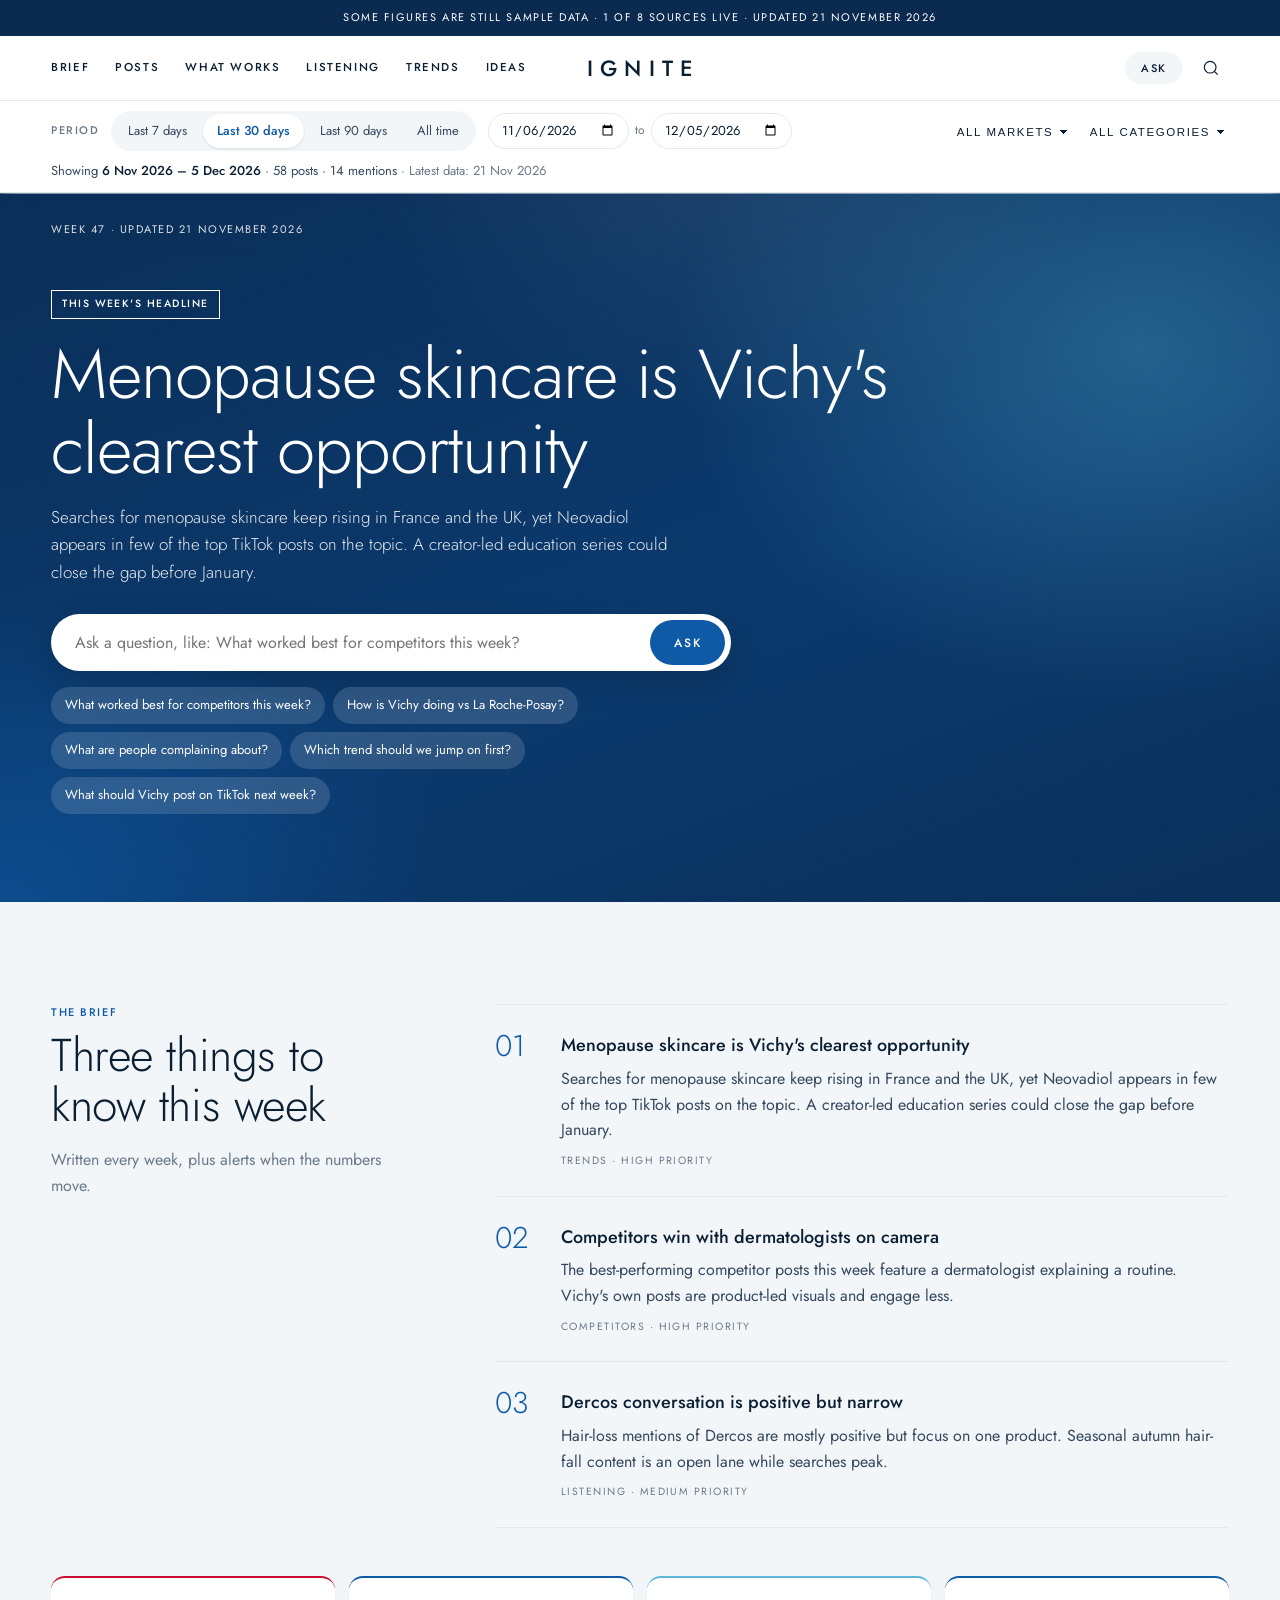
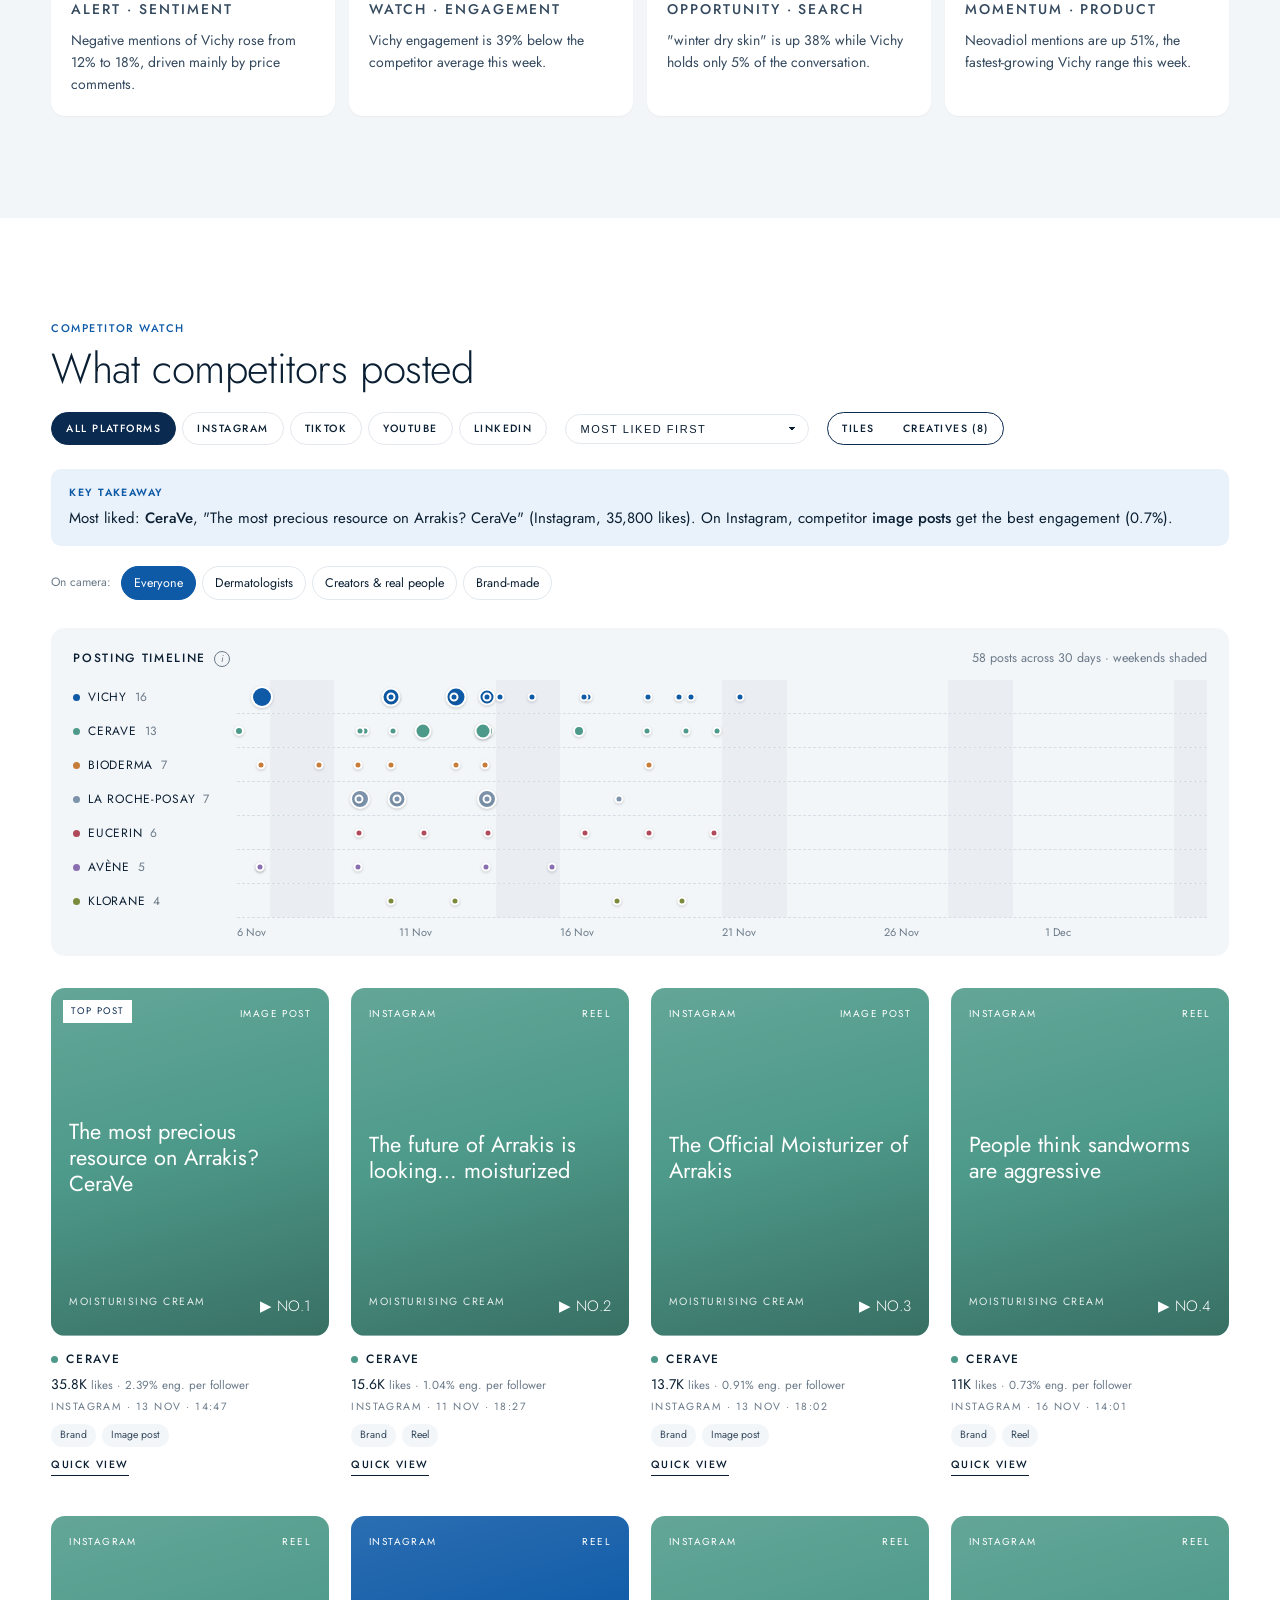
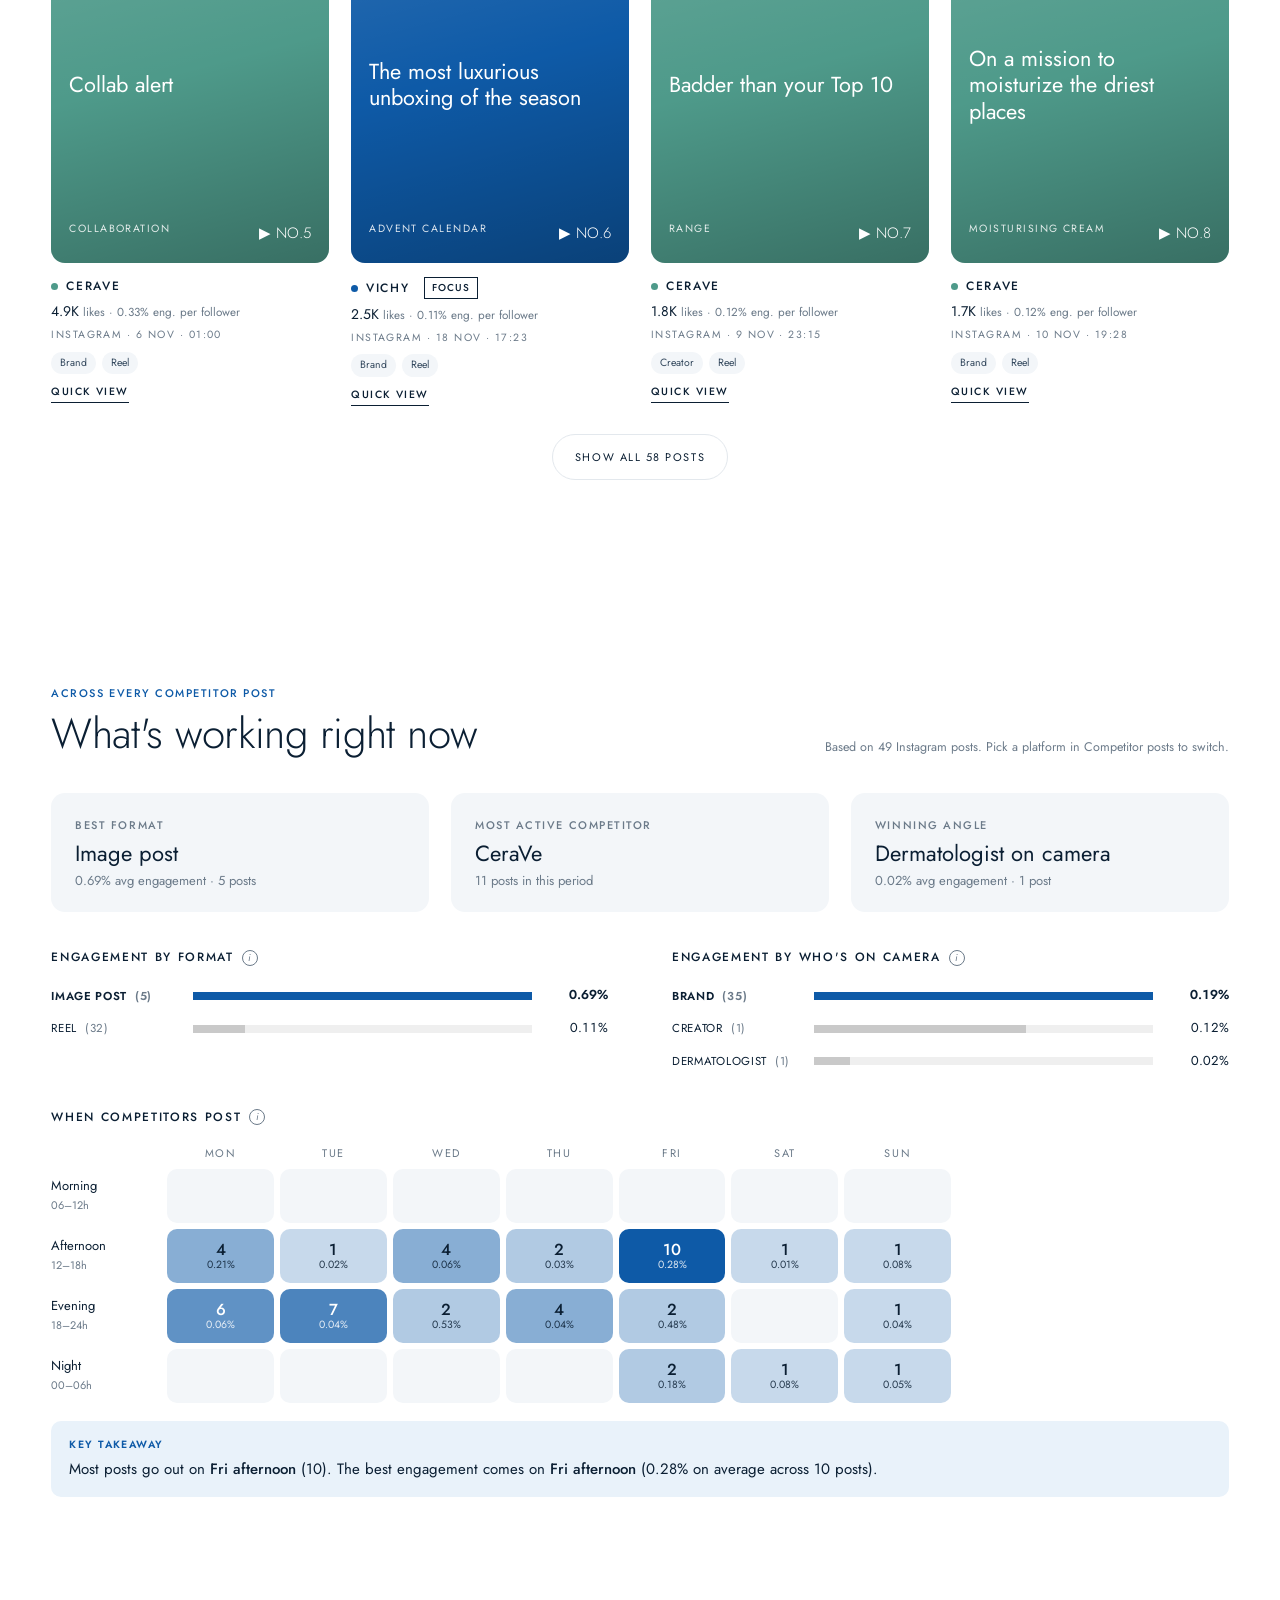
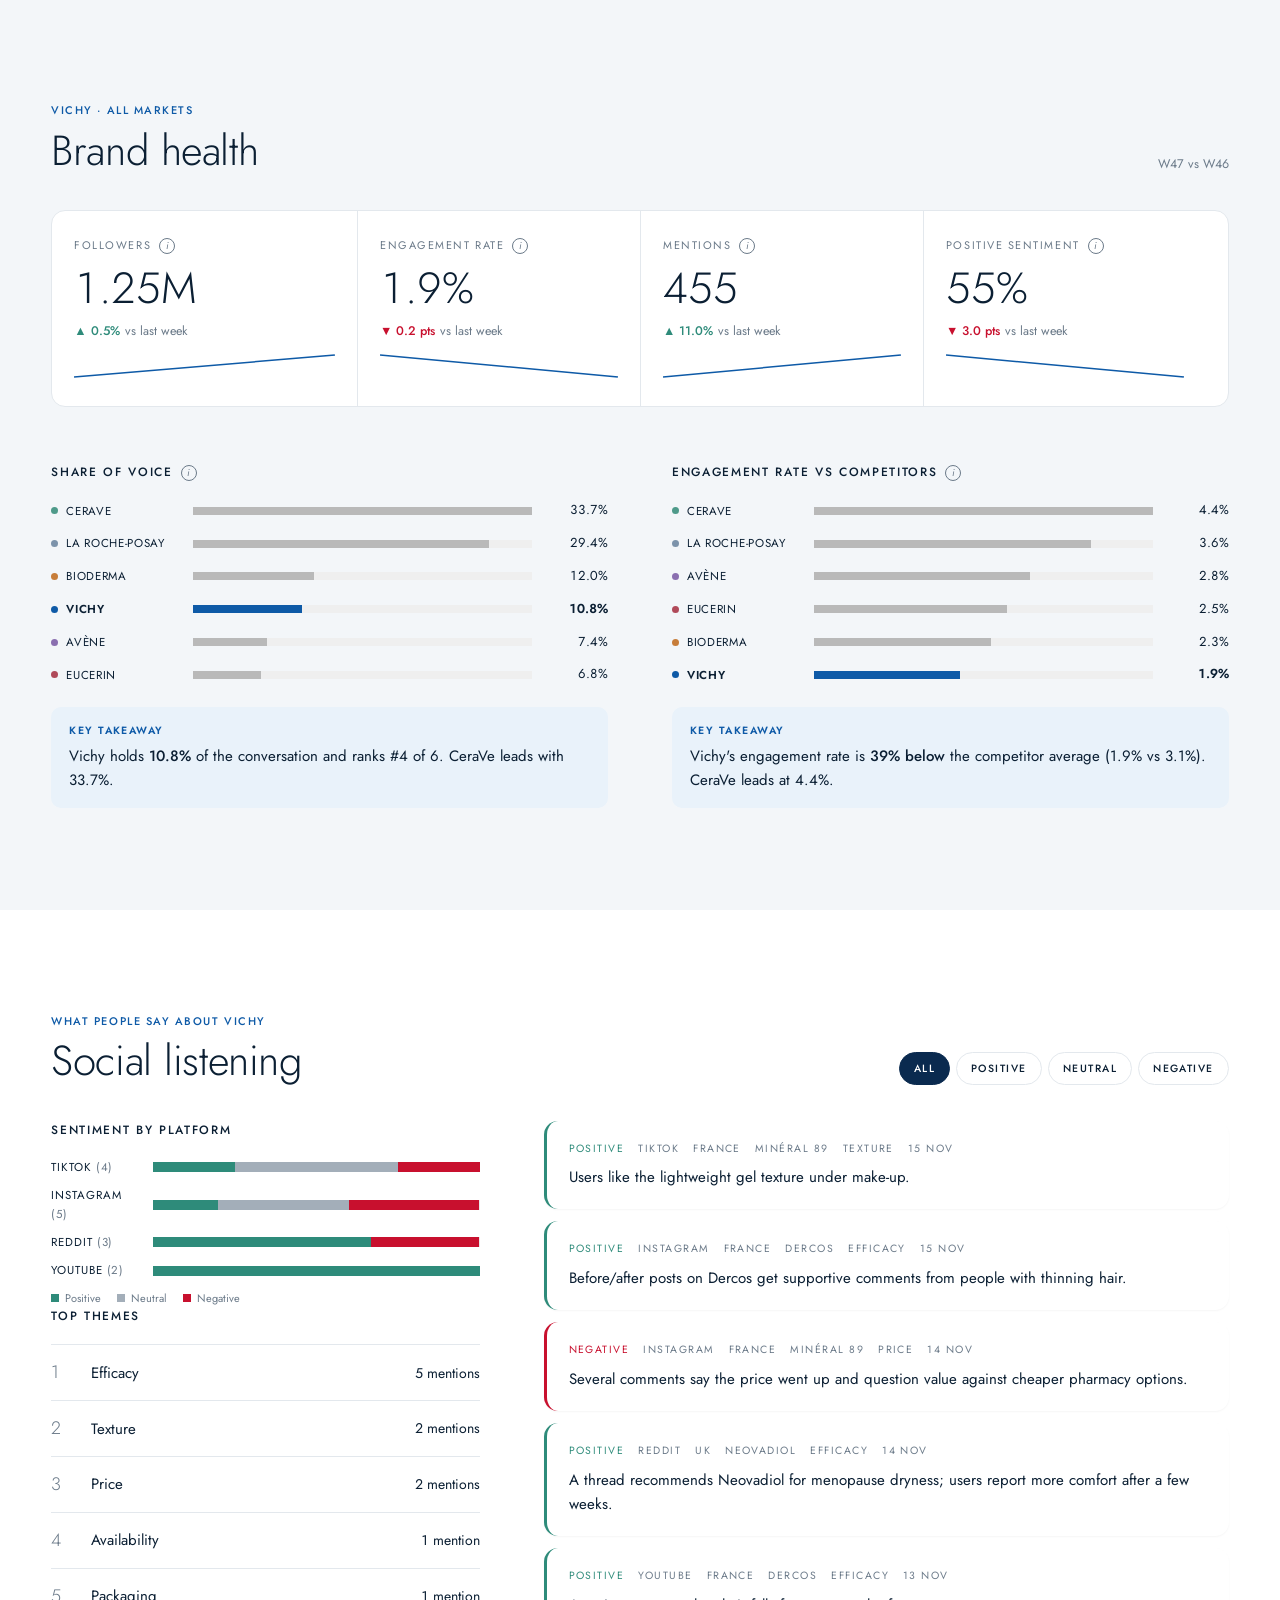
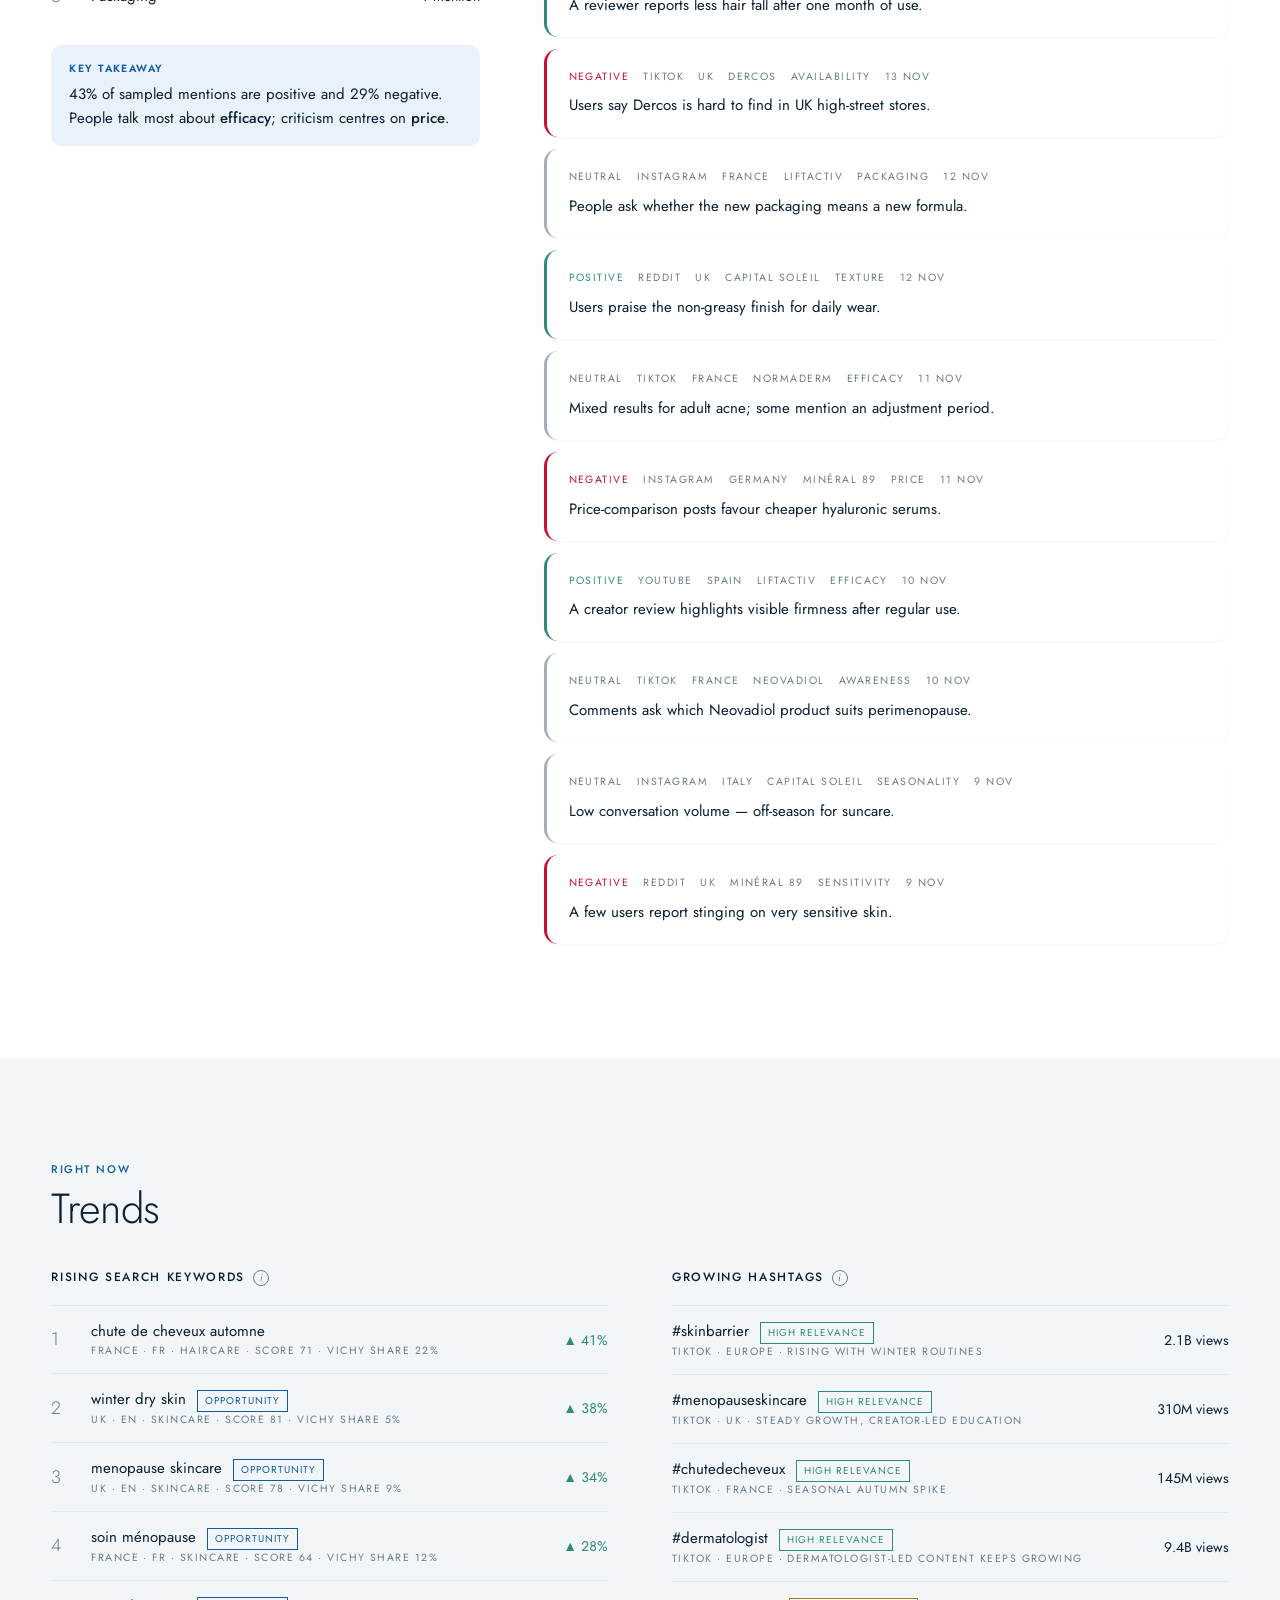
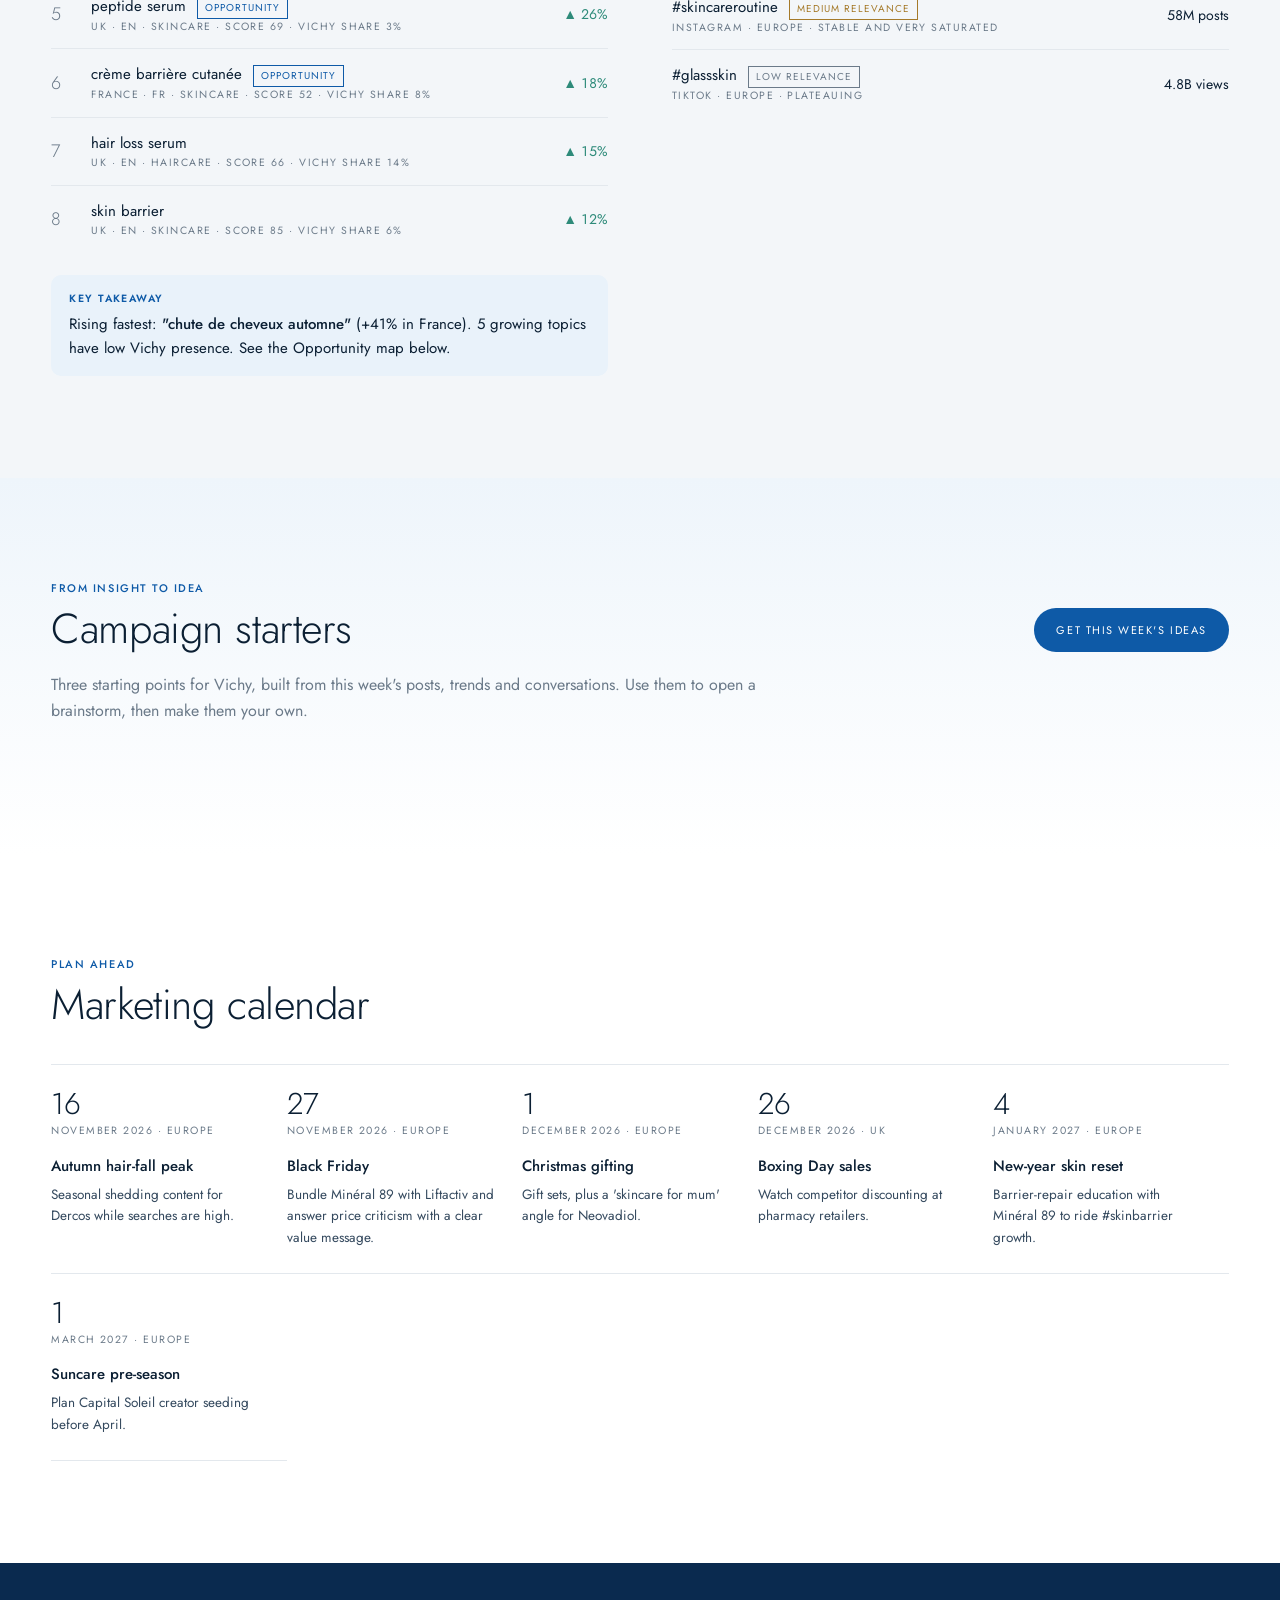
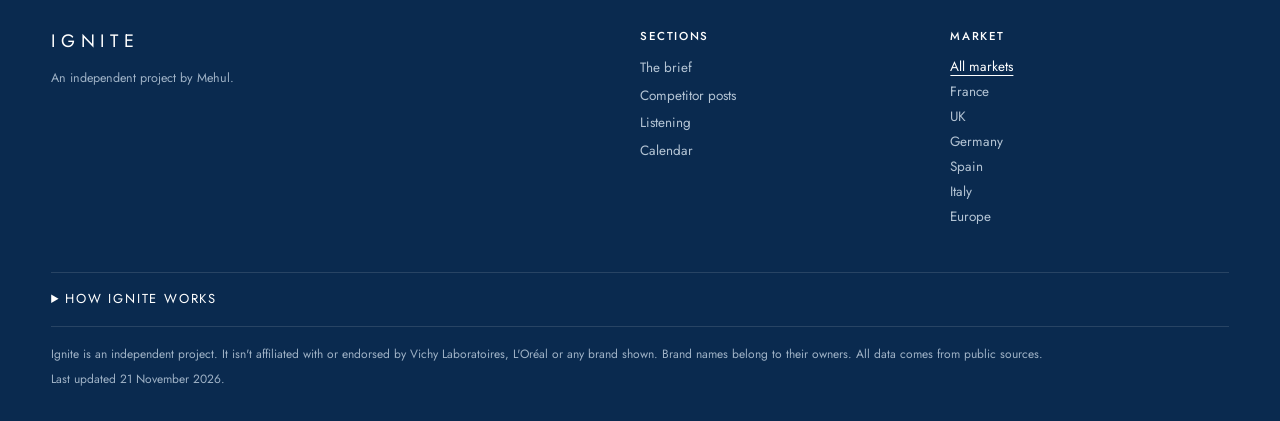
==== index.html @ 4d958b56 "Ignite first version" ====
<!DOCTYPE html>
<html lang="en">
<head>
  <meta charset="UTF-8" />
  <meta name="viewport" content="width=device-width, initial-scale=1" />
  <title>Ignite</title>
  <meta name="description" content="A weekly read on what Vichy's competitors are posting, what's working and what people are saying." />
  <link rel="preconnect" href="https://fonts.googleapis.com" />
  <link rel="preconnect" href="https://fonts.gstatic.com" crossorigin />
  <link href="https://fonts.googleapis.com/css2?family=Jost:ital,wght@0,300;0,400;0,500;0,600;1,300&display=swap" rel="stylesheet" />
  <link rel="stylesheet" href="css/style.css" />
</head>
<body>
  <a class="skip" href="#posts">Skip to content</a>

  <!-- Announcement bar -->
  <div class="announce" id="announce">
    <span id="announceText">Weekly edition</span>
  </div>

  <!-- Header -->
  <header class="header" id="top">
    <div class="header__inner">
      <button class="icon-btn menu-btn" id="menuBtn" aria-label="Open menu">
        <svg viewBox="0 0 24 24"><path d="M3 7h18M3 12h18M3 17h18"/></svg>
      </button>
      <nav class="nav nav--left" aria-label="Primary">
        <a href="#brief">Brief</a>
        <a href="#posts">Posts</a>
        <a href="#working">What works</a>
        <a href="#listening">Listening</a>
        <a href="#trends">Trends</a>
        <a href="#ideas" class="claude-only">Ideas</a>
      </nav>
      <a class="wordmark" href="#top" aria-label="Ignite home">
        <span class="wordmark__main">IGNITE</span>
      </a>
      <div class="header__tools">
        <button class="ask-pill" id="askOpenBtn" aria-label="Ask Ignite">Ask</button>
        <button class="icon-btn" id="searchBtn" aria-label="Search">
          <svg viewBox="0 0 24 24"><circle cx="11" cy="11" r="7"/><path d="M20 20l-3.5-3.5"/></svg>
        </button>
      </div>
    </div>
  </header>

  <!-- Filter bar: period, market, category -->
  <div class="filterbar" id="filterbar">
    <div class="filterbar__inner">
      <div class="period" role="group" aria-label="Period">
        <span class="filterbar__label">Period</span>
        <div class="seg" id="periodPresets"></div>
        <div class="dates">
          <label><span class="visually-hidden">From</span><input type="date" id="dateFrom" /></label>
          <span class="dates__sep">to</span>
          <label><span class="visually-hidden">To</span><input type="date" id="dateTo" /></label>
        </div>
      </div>
      <div class="filterbar__right">
        <label class="select">
          <span class="visually-hidden">Market</span>
          <select id="marketSelect" aria-label="Market"></select>
        </label>
        <label class="select">
          <span class="visually-hidden">Category</span>
          <select id="categorySelect" aria-label="Category">
            <option value="All">All categories</option>
            <option value="Skincare">Skincare</option>
            <option value="Haircare">Haircare</option>
          </select>
        </label>
      </div>
    </div>
    <p class="filterbar__summary" id="periodSummary"></p>
  </div>

  <!-- Mobile menu -->
  <div class="mobile-menu" id="mobileMenu" hidden>
    <a href="#brief">The brief</a><a href="#posts">Competitor posts</a><a href="#working">What's working</a><a href="#health">Brand health</a>
    <a href="#listening">Listening</a><a href="#trends">Trends</a><a href="#ideas" class="claude-only">Campaign ideas</a><a href="#calendar">Calendar</a>
  </div>

  <main>
    <!-- Hero: insight of the week -->
    <section class="hero" id="hero">
      <div class="hero__bg" aria-hidden="true"></div>
      <div class="hero__label" id="heroLabel">Week —</div>
      <div class="hero__content">
        <span class="tag tag--light">This week's headline</span>
        <h1 class="hero__title" id="heroTitle">Loading this week's brief</h1>
        <p class="hero__text" id="heroText"></p>
        <form class="ask-hero" id="askForm" autocomplete="off">
          <label class="visually-hidden" for="askInput">Ask a question about the competition</label>
          <input id="askInput" type="text" placeholder="Ask a question, like: What worked best for competitors this week?" />
          <button type="submit">Ask</button>
        </form>
        <div class="ask-chips" id="askChips"></div>
      </div>
    </section>


    <!-- The brief -->
    <section class="section section--soft" id="brief">
      <div class="brief">
        <div class="brief__intro">
          <p class="eyebrow">The brief</p>
          <h2 class="serif-title">Three things to know this week</h2>
          <p class="muted">Written every week, plus alerts when the numbers move.</p>
        </div>
        <ol class="brief__list" id="insightList"></ol>
      </div>
      <div class="flags" id="flagList"></div>
    </section>


    <!-- Competitor posts of the week -->
    <section class="section" id="posts">
      <div class="section__head">
        <div>
          <p class="eyebrow">Competitor watch</p>
          <h2 class="section__title">What competitors posted</h2>
        </div>
        <div class="posts-controls">
          <div class="tabs" id="platformTabs" role="tablist"></div>
          <label class="select select--boxed"><span class="visually-hidden">Sort posts</span><select id="sortSelect" aria-label="Sort posts"><option value="likes">Most liked first</option><option value="engagement">Highest engagement rate</option><option value="newest">Newest first</option></select></label>
          <div class="toggle" id="viewToggle" aria-label="Display"></div>
        </div>
      </div>
      <div class="chip-row" id="creatorChips" aria-label="Filter by who is on camera"></div>
      <div class="ptimeline">
        <div class="ptimeline__head">
          <h3 class="block-title">Posting timeline <button class="info" data-tip="Every post in the selected period, by brand and day. Bigger dots got more engagement. Click a dot to open the post.">i</button></h3>
          <span class="muted small" id="timelineNote"></span>
        </div>
        <div id="postTimeline"></div>
      </div>
      <p class="creative-note" id="creativeNote" hidden></p>
      <div class="grid grid--posts" id="postGrid"></div>
      <div class="grid-more"><button class="btn btn--ghost" id="showAllBtn" type="button" hidden></button></div>
      <p class="sowhat" id="postsSowhat"></p>
    </section>


    <!-- What's working -->
    <section class="section" id="working">
      <div class="section__head">
        <div>
          <p class="eyebrow">Across every competitor post</p>
          <h2 class="section__title">What's working right now</h2>
        </div>
        <span class="muted small" id="workingScope"></span>
      </div>
      <div class="working" id="whatsWorking"></div>
      <div class="two-col mt">
        <div>
          <h3 class="block-title">Engagement by format <button class="info" data-tip="Average engagement per format, across competitor posts.">i</button></h3>
          <div id="formatChart" class="bars"></div>
        </div>
        <div>
          <h3 class="block-title">Engagement by who's on camera <button class="info" data-tip="Dermatologist: a doctor speaks to camera. Creator: an influencer or a real customer. Brand: made by the brand itself.">i</button></h3>
          <div id="creatorChart" class="bars"></div>
        </div>
      </div>
      <div class="mt">
        <h3 class="block-title">When competitors post <button class="info" data-tip="Number of posts by day and time of day (Paris time) in the selected period. Darker = more posts. The figure under each count is the average engagement.">i</button></h3>
        <div id="timeHeatmap"></div>
        <p class="sowhat sowhat--inline" id="timeSowhat"></p>
      </div>
    </section>


    <!-- Brand health -->
    <section class="section section--soft" id="health">
      <div class="section__head">
        <div>
          <p class="eyebrow">Vichy · All markets</p>
          <h2 class="section__title">Brand health</h2>
        </div>
        <span class="muted small" id="healthPeriod"></span>
      </div>
      <div class="kpis" id="kpiRow"></div>
      <div class="two-col">
        <div>
          <h3 class="block-title">Share of voice <button class="info" data-tip="Each brand's share of all mentions this week. The higher it is, the more people are talking about them.">i</button></h3>
          <div id="sovChart" class="bars"></div>
          <p class="sowhat" id="sovSowhat"></p>
        </div>
        <div>
          <h3 class="block-title">Engagement rate vs competitors <button class="info" data-tip="Videos: likes and comments divided by views. Photos: divided by followers. Averaged across the week.">i</button></h3>
          <div id="erChart" class="bars"></div>
          <p class="sowhat" id="erSowhat"></p>
        </div>
      </div>
    </section>


    <!-- Social listening -->
    <section class="section" id="listening">
      <div class="section__head">
        <div>
          <p class="eyebrow">What people say about Vichy</p>
          <h2 class="section__title">Social listening</h2>
        </div>
        <div class="tabs" id="sentimentTabs" role="tablist"></div>
      </div>
      <div class="listening">
        <div class="listening__side">
          <h3 class="block-title">Sentiment by platform</h3>
          <div id="sentimentChart"></div>
          <h3 class="block-title mt">Top themes</h3>
          <div id="themeList" class="rank-list"></div>
          <p class="sowhat" id="listenSowhat"></p>
        </div>
        <div class="listening__feed" id="mentionFeed"></div>
      </div>
    </section>


    <!-- Trends -->
    <section class="section section--soft" id="trends">
      <div class="section__head">
        <div>
          <p class="eyebrow">Right now</p>
          <h2 class="section__title">Trends</h2>
        </div>
      </div>
      <div class="two-col">
        <div>
          <h3 class="block-title">Rising search keywords <button class="info" data-tip="Google Trends interest (0 to 100) and how much it moved since the last period. These scores compare interest. They aren't search volumes.">i</button></h3>
          <div id="keywordList" class="rank-list"></div>
          <p class="sowhat" id="kwSowhat"></p>
        </div>
        <div>
          <h3 class="block-title">Growing hashtags <button class="info" data-tip="Hashtags picking up speed on TikTok and Instagram, and how relevant each one is to Vichy.">i</button></h3>
          <div id="hashtagList" class="tag-table"></div>
        </div>
      </div>
    </section>


    <!-- Campaign starters -->
    <section class="section section--ideas claude-only" id="ideas">
      <div class="section__head">
        <div>
          <p class="eyebrow">From insight to idea</p>
          <h2 class="section__title">Campaign starters</h2>
        </div>
        <button class="btn btn--light" id="ideasBtn" type="button">Get this week's ideas</button>
      </div>
      <p class="muted ideas__intro">Three starting points for Vichy, built from this week's posts, trends and conversations. Use them to open a brainstorm, then make them your own.</p>
      <div class="ideas" id="ideasGrid"></div>
    </section>


    <!-- Calendar -->
    <section class="section" id="calendar">
      <div class="section__head">
        <div>
          <p class="eyebrow">Plan ahead</p>
          <h2 class="section__title">Marketing calendar</h2>
        </div>
      </div>
      <div class="timeline" id="timeline"></div>
    </section>

  </main>

  <!-- Footer -->
  <footer class="footer">
    <div class="footer__grid">
      <div>
        <p class="footer__brand">IGNITE</p>
        <p class="muted small">An independent project by Mehul.</p>
      </div>
      <div>
        <p class="footer__head">Sections</p>
        <a href="#brief">The brief</a><a href="#posts">Competitor posts</a><a href="#listening">Listening</a><a href="#calendar">Calendar</a>
      </div>
      <div>
        <p class="footer__head">Market</p>
        <div class="footer__markets" id="footerMarkets"></div>
      </div>
    </div>
    <details class="footer__how" id="method">
      <summary>How Ignite works</summary>
      <p>Ignite follows what Vichy's competitors post and what people say about Vichy, using public sources only: Google Trends, TikTok Creative Center, public Instagram, TikTok, YouTube and LinkedIn posts, Reddit and product reviews. Comments are summarised in our own words, and no personal data is kept.</p>
      <p>Good to know: Google Trends scores compare interest and aren't search volumes. Reach and impressions aren't public, so engagement is based on likes, comments and views. For videos it's likes and comments divided by views; for photos, divided by followers. Sentiment is read from a sample of mentions, not every comment. Times are shown in Paris time.</p>
    </details>
    <p class="footer__legal">Ignite is an independent project. It isn't affiliated with or endorsed by Vichy Laboratoires, L'Oréal or any brand shown. Brand names belong to their owners. All data comes from public sources.</p>
    <p class="footer__legal" id="footerUpdated"></p>
  </footer>

  <!-- Quick view drawer -->
  <div class="drawer-backdrop" id="drawerBackdrop" hidden></div>
  <aside class="drawer" id="drawer" aria-hidden="true" aria-label="Post details">
    <div class="drawer__head">
      <span class="eyebrow" id="drawerEyebrow">Quick view</span>
      <button class="icon-btn" id="drawerClose" aria-label="Close">
        <svg viewBox="0 0 24 24"><path d="M6 6l12 12M18 6L6 18"/></svg>
      </button>
    </div>
    <div class="drawer__body" id="drawerBody"></div>
  </aside>

  <!-- Ask panel -->
  <div class="drawer-backdrop" id="askBackdrop" hidden></div>
  <aside class="drawer drawer--ask" id="askPanel" aria-hidden="true" aria-label="Ask Ignite">
    <div class="drawer__head">
      <span class="eyebrow">Ask Ignite</span>
      <button class="icon-btn" id="askClose" aria-label="Close">
        <svg viewBox="0 0 24 24"><path d="M6 6l12 12M18 6L6 18"/></svg>
      </button>
    </div>
    <div class="ask-thread" id="askThread"></div>
    <form class="ask-compose" id="askForm2" autocomplete="off">
      <input id="askInput2" type="text" placeholder="Ask a follow-up" aria-label="Ask a follow-up question" />
      <button type="submit">Ask</button>
    </form>
  </aside>

  <!-- Search overlay -->
  <div class="search" id="search" hidden>
    <div class="search__inner">
      <div class="search__bar">
        <svg viewBox="0 0 24 24"><circle cx="11" cy="11" r="7"/><path d="M20 20l-3.5-3.5"/></svg>
        <input id="searchInput" type="search" placeholder="Search a brand, product or topic" autocomplete="off" />
        <button class="icon-btn" id="searchClose" aria-label="Close search">
          <svg viewBox="0 0 24 24"><path d="M6 6l12 12M18 6L6 18"/></svg>
        </button>
      </div>
      <div class="search__popular" id="searchPopular"></div>
      <div class="search__results" id="searchResults"></div>
    </div>
  </div>

  <div class="tooltip" id="tooltip" role="tooltip" hidden></div>

  <script src="js/config.js"></script>
  <script src="js/sample-data.js"></script>
  <script src="js/data.js"></script>
  <script src="js/insights.js"></script>
  <script src="js/app.js"></script>
  <script src="js/ask.js"></script>
</body>
</html>
---- css/style.css ----
/* ============ Ignite — styles ============ */
:root {
  --ink: #111111;
  --ink-2: #3a3a3a;
  --muted: #767676;
  --line: #e6e6e6;
  --soft: #f6f5f2;
  --bg: #ffffff;
  --navy: #112b46;
  --pos: #2e7d5b;
  --neu: #9a9a9a;
  --neg: #b54848;
  --sans: "Jost", "Helvetica Neue", Arial, sans-serif;
  --serif: "Cormorant Garamond", Georgia, serif;
  --track: 0.14em;
  --pad: clamp(20px, 4vw, 56px);
}

* { box-sizing: border-box; }
[hidden] { display: none !important; }
html { scroll-behavior: smooth; scroll-padding-top: 90px; }
body {
  margin: 0; font-family: var(--sans); font-weight: 400; color: var(--ink);
  background: var(--bg); font-size: 15px; line-height: 1.6; -webkit-font-smoothing: antialiased;
}
a { color: inherit; text-decoration: none; }
button { font-family: inherit; color: inherit; }
svg { width: 20px; height: 20px; fill: none; stroke: currentColor; stroke-width: 1.4; }
.visually-hidden { position: absolute; width: 1px; height: 1px; overflow: hidden; clip: rect(0 0 0 0); }
.skip { position: absolute; left: -999px; top: 8px; background: var(--ink); color: #fff; padding: 8px 14px; z-index: 100; }
.skip:focus { left: 8px; }
.muted { color: var(--muted); }
.small { font-size: 12.5px; }
.mt { margin-top: 36px; }

/* Announcement */
.announce {
  background: var(--ink); color: #fff; text-align: center; font-size: 11px;
  letter-spacing: var(--track); text-transform: uppercase; padding: 9px 16px;
}
.announce.is-sample { background: var(--navy); }

/* Header */
.header { position: sticky; top: 0; z-index: 40; background: rgba(255,255,255,.96); backdrop-filter: blur(8px); border-bottom: 1px solid var(--line); }
.header__inner { display: grid; grid-template-columns: 1fr auto 1fr; align-items: center; padding: 14px var(--pad); gap: 16px; }
.nav { display: flex; gap: 26px; }
.nav a, .tabs button, .eyebrow, .tag, .link-arrow, .select select, .footer__head {
  font-size: 11.5px; letter-spacing: var(--track); text-transform: uppercase; font-weight: 500;
}
.nav a { position: relative; padding: 4px 0; }
.nav a::after { content: ""; position: absolute; left: 0; bottom: 0; width: 0; height: 1px; background: currentColor; transition: width .25s; }
.nav a:hover::after { width: 100%; }
.wordmark { text-align: center; line-height: 1.1; }
.wordmark__main { display: block; font-size: 22px; letter-spacing: 0.32em; font-weight: 500; margin-right: -0.32em; }
.wordmark__sub { display: block; font-size: 10px; letter-spacing: 0.2em; text-transform: uppercase; color: var(--muted); margin-top: 4px; }
.header__tools { display: flex; justify-content: flex-end; align-items: center; gap: 10px; }
.select select {
  appearance: none; border: 0; background: transparent; padding: 6px 18px 6px 4px; cursor: pointer; color: var(--ink);
  background-image: linear-gradient(45deg, transparent 50%, var(--ink) 50%), linear-gradient(135deg, var(--ink) 50%, transparent 50%);
  background-position: calc(100% - 8px) 52%, calc(100% - 4px) 52%; background-size: 4px 4px; background-repeat: no-repeat;
}
.icon-btn { background: none; border: 0; padding: 8px; cursor: pointer; display: inline-flex; }
.menu-btn { display: none; }
.mobile-menu { display: flex; flex-direction: column; border-bottom: 1px solid var(--line); background: #fff; position: sticky; top: 64px; z-index: 39; }
.mobile-menu a { padding: 14px var(--pad); border-top: 1px solid var(--line); font-size: 12px; letter-spacing: var(--track); text-transform: uppercase; }

/* Hero */
.hero { position: relative; min-height: 78vh; color: #fff; display: flex; align-items: flex-end; overflow: hidden; background: var(--navy); }
.hero__bg {
  position: absolute; inset: -20%;
  background:
    radial-gradient(40% 50% at 20% 30%, rgba(255,255,255,.10), transparent 60%),
    radial-gradient(35% 45% at 80% 70%, rgba(120,170,200,.18), transparent 60%),
    radial-gradient(50% 60% at 60% 20%, rgba(15,92,92,.45), transparent 70%),
    linear-gradient(160deg, #112b46 0%, #0b1d30 100%);
  animation: drift 18s ease-in-out infinite alternate;
}
@keyframes drift { from { transform: translate3d(0,0,0) scale(1); } to { transform: translate3d(-4%,3%,0) scale(1.08); } }
.hero__label { position: absolute; top: 28px; left: var(--pad); font-size: 11px; letter-spacing: var(--track); text-transform: uppercase; opacity: .85; z-index: 1; }
.hero__content { position: relative; z-index: 1; padding: 0 var(--pad) clamp(40px, 7vw, 88px); max-width: 980px; }
.hero__title { font-family: var(--serif); font-weight: 400; font-size: clamp(36px, 5.4vw, 72px); line-height: 1.05; margin: 18px 0 18px; letter-spacing: -0.01em; }
.hero__text { max-width: 620px; font-weight: 300; font-size: 17px; opacity: .9; margin: 0 0 28px; }
.tag { display: inline-block; border: 1px solid currentColor; padding: 5px 10px; font-size: 10.5px; }
.tag--light { color: #fff; }
.link-arrow { display: inline-flex; gap: 10px; align-items: center; border-bottom: 1px solid currentColor; padding-bottom: 4px; }
.link-arrow::after { content: "→"; letter-spacing: 0; transition: transform .2s; }
.link-arrow:hover::after { transform: translateX(4px); }

/* Sections */
.section { padding: clamp(56px, 8vw, 104px) var(--pad); }
.section--soft { background: var(--soft); }
.section__head { display: flex; justify-content: space-between; align-items: flex-end; gap: 20px; margin-bottom: 36px; flex-wrap: wrap; }
.eyebrow { color: var(--muted); margin: 0 0 8px; font-size: 11px; }
.section__title { margin: 0; font-size: clamp(22px, 2.6vw, 30px); font-weight: 400; letter-spacing: 0.12em; text-transform: uppercase; }
.serif-title { font-family: var(--serif); font-weight: 400; font-size: clamp(30px, 3.6vw, 46px); line-height: 1.1; margin: 0 0 16px; }
.block-title { font-size: 12px; letter-spacing: var(--track); text-transform: uppercase; font-weight: 500; margin: 0 0 18px; display: flex; align-items: center; gap: 8px; }
.sowhat { margin: 22px 0 0; padding-left: 14px; border-left: 2px solid var(--ink); font-size: 14px; color: var(--ink-2); max-width: 760px; }
.sowhat:empty { display: none; }
.sowhat strong { font-weight: 500; }
.info { width: 16px; height: 16px; border-radius: 50%; border: 1px solid var(--muted); color: var(--muted); font-size: 10px; line-height: 14px; padding: 0; background: none; cursor: help; font-style: italic; font-family: var(--serif); }
.tooltip { position: fixed; z-index: 90; max-width: 260px; background: var(--ink); color: #fff; font-size: 12.5px; padding: 10px 12px; line-height: 1.45; pointer-events: none; }
.two-col { display: grid; grid-template-columns: 1fr 1fr; gap: clamp(32px, 5vw, 72px); }

/* Tabs */
.tabs { display: flex; gap: 6px; flex-wrap: wrap; }
.tabs button { background: none; border: 1px solid var(--line); padding: 8px 14px; cursor: pointer; font-size: 10.5px; transition: all .2s; }
.tabs button:hover { border-color: var(--ink); }
.tabs button[aria-selected="true"] { background: var(--ink); color: #fff; border-color: var(--ink); }

/* Post grid — product-card style */
.grid { display: grid; gap: 40px 22px; }
.grid--posts { grid-template-columns: repeat(4, 1fr); }
.grid--products { grid-template-columns: repeat(3, 1fr); }
.card { position: relative; cursor: pointer; }
.card__media { position: relative; aspect-ratio: 4 / 5; overflow: hidden; color: #fff; }
.card__tile {
  position: absolute; inset: 0; padding: 18px; display: flex; flex-direction: column; justify-content: space-between;
  transition: transform .6s cubic-bezier(.2,.7,.2,1);
}
.card__tile::before { content: ""; position: absolute; inset: 0; background: linear-gradient(165deg, rgba(255,255,255,.12) 0%, rgba(0,0,0,0) 45%, rgba(0,0,0,.28) 100%); }
.card__tile > * { position: relative; }
.card:hover .card__tile { transform: scale(1.035); }
.card__top { display: flex; justify-content: space-between; gap: 10px; font-size: 10px; letter-spacing: var(--track); text-transform: uppercase; }
.card__rank { font-family: var(--serif); font-size: 15px; letter-spacing: 0; }
.card__topic { font-family: var(--serif); font-size: clamp(20px, 1.9vw, 26px); line-height: 1.12; }
.card__product { font-size: 10.5px; letter-spacing: var(--track); text-transform: uppercase; opacity: .85; }
.card__hover {
  position: absolute; inset: auto 0 0 0; background: rgba(255,255,255,.96); color: var(--ink); padding: 14px 16px;
  display: grid; grid-template-columns: repeat(3, 1fr); gap: 4px; text-align: center;
  transform: translateY(100%); transition: transform .35s ease;
}
.card:hover .card__hover, .card:focus-within .card__hover { transform: translateY(0); }
.card__hover b { display: block; font-weight: 500; font-size: 15px; }
.card__hover span { font-size: 9.5px; letter-spacing: var(--track); text-transform: uppercase; color: var(--muted); }
.card__info { padding-top: 14px; }
.card__brand { font-size: 12px; letter-spacing: var(--track); text-transform: uppercase; font-weight: 500; display: flex; align-items: center; gap: 8px; }
.dot { width: 7px; height: 7px; border-radius: 50%; display: inline-block; flex: none; }
.card__metric { margin-top: 4px; font-size: 14px; }
.card__metric small { color: var(--muted); }
.card__note { font-size: 10.5px; letter-spacing: var(--track); text-transform: uppercase; color: var(--muted); margin-top: 4px; }
.card__btn {
  margin-top: 10px; background: none; border: 0; border-bottom: 1px solid var(--ink); padding: 0 0 3px; cursor: pointer;
  font-size: 10.5px; letter-spacing: var(--track); text-transform: uppercase; font-weight: 500;
}
.badge-top { position: absolute; top: 12px; left: 12px; z-index: 2; background: #fff; color: var(--ink); font-size: 9.5px; letter-spacing: var(--track); text-transform: uppercase; padding: 4px 8px; }
.empty { grid-column: 1 / -1; padding: 48px; text-align: center; color: var(--muted); border: 1px dashed var(--line); font-size: 14px; }

/* Brief */
.brief { display: grid; grid-template-columns: 1fr 2fr; gap: clamp(32px, 6vw, 96px); }
.brief__list { list-style: none; margin: 0; padding: 0; counter-reset: i; }
.brief__list li { counter-increment: i; display: grid; grid-template-columns: 56px 1fr; gap: 10px; padding: 26px 0; border-top: 1px solid #dcdad5; }
.brief__list li:last-child { border-bottom: 1px solid #dcdad5; }
.brief__list li::before { content: "0" counter(i); font-family: var(--serif); font-size: 30px; line-height: 1; }
.brief__list h3 { margin: 0 0 6px; font-size: 18px; font-weight: 500; }
.brief__list p { margin: 0; color: var(--ink-2); }
.brief__meta { margin-top: 10px !important; font-size: 10.5px; letter-spacing: var(--track); text-transform: uppercase; color: var(--muted) !important; }
.flags { display: grid; grid-template-columns: repeat(auto-fit, minmax(240px, 1fr)); gap: 14px; margin-top: 48px; }
.flag { background: #fff; padding: 20px; border-top: 2px solid var(--ink); }
.flag--alert { border-top-color: var(--neg); }
.flag--opportunity { border-top-color: var(--pos); }
.flag p { margin: 0; font-size: 14px; color: var(--ink-2); }
.flag .eyebrow { margin-bottom: 8px; }

/* KPIs */
.kpis { display: grid; grid-template-columns: repeat(4, 1fr); border-top: 1px solid var(--ink); border-bottom: 1px solid var(--line); margin-bottom: 56px; }
.kpi { padding: 26px 22px 26px 0; }
.kpi + .kpi { padding-left: 22px; border-left: 1px solid var(--line); }
.kpi__label { font-size: 11px; letter-spacing: var(--track); text-transform: uppercase; color: var(--muted); display: flex; gap: 8px; align-items: center; }
.kpi__value { font-size: clamp(30px, 3.4vw, 44px); font-weight: 300; line-height: 1.15; margin: 8px 0 4px; font-variant-numeric: tabular-nums; }
.delta { font-size: 12.5px; font-weight: 500; }
.delta--up { color: var(--pos); }
.delta--down { color: var(--neg); }
.delta--flat { color: var(--muted); }
.spark { display: block; margin-top: 10px; width: 100%; height: 28px; }

/* Bars */
.bars { display: flex; flex-direction: column; gap: 12px; }
.bar { display: grid; grid-template-columns: 130px 1fr 64px; align-items: center; gap: 12px; font-size: 13px; }
.bar__name { letter-spacing: 0.06em; text-transform: uppercase; font-size: 11.5px; display: flex; gap: 8px; align-items: center; }
.bar__track { height: 8px; background: #efefef; position: relative; }
.bar__fill { position: absolute; inset: 0 auto 0 0; transition: width .8s cubic-bezier(.2,.7,.2,1); }
.bar__val { text-align: right; font-variant-numeric: tabular-nums; }
.bar--hl .bar__name, .bar--hl .bar__val { font-weight: 600; }

/* Rank lists */
.rank-list { display: flex; flex-direction: column; }
.rank { display: grid; grid-template-columns: 28px 1fr auto; gap: 12px; align-items: center; padding: 13px 0; border-top: 1px solid #dcdad5; }
.section:not(.section--soft) .rank { border-top-color: var(--line); }
.rank__n { font-family: var(--serif); font-size: 18px; color: var(--muted); }
.rank__name { font-size: 15px; }
.rank__meta { font-size: 10.5px; letter-spacing: var(--track); text-transform: uppercase; color: var(--muted); }
.rank__val { text-align: right; font-variant-numeric: tabular-nums; font-size: 14px; }
.chip { display: inline-block; font-size: 10px; letter-spacing: 0.1em; text-transform: uppercase; border: 1px solid currentColor; padding: 2px 7px; margin-left: 6px; }
.chip--High { color: var(--pos); } .chip--Medium { color: #a57a2a; } .chip--Low { color: var(--muted); }
.tag-table .rank { grid-template-columns: 1fr auto; }

/* Opportunity map */
.opp { display: grid; grid-template-columns: 2fr 1fr; gap: 40px; align-items: start; }
.opp__chart svg { width: 100%; height: auto; stroke: none; font-family: var(--sans); }
.opp__chart .pt { cursor: pointer; transition: r .2s; }
.opp__chart .pt:hover, .opp__chart .pt.is-active { r: 9; }
.opp__detail { border-top: 1px solid var(--ink); padding-top: 20px; min-height: 180px; }
.opp__detail h3 { font-family: var(--serif); font-weight: 400; font-size: 28px; margin: 0 0 10px; }
.opp__legend { margin-top: 28px; font-size: 13px; color: var(--ink-2); }
.opp__legend p { margin: 0 0 6px; }
.opp__legend strong { font-weight: 500; }

/* Listening */
.listening { display: grid; grid-template-columns: 1fr 1.6fr; gap: clamp(32px, 5vw, 72px); }
.sent-row { display: grid; grid-template-columns: 90px 1fr; align-items: center; gap: 12px; margin-bottom: 10px; font-size: 11.5px; letter-spacing: 0.08em; text-transform: uppercase; }
.sent-bar { display: flex; height: 10px; overflow: hidden; background: #e8e8e8; }
.sent-bar span { display: block; height: 100%; }
.sent-legend { display: flex; gap: 16px; font-size: 11px; color: var(--muted); margin-top: 8px; }
.sent-legend i { display: inline-block; width: 8px; height: 8px; margin-right: 6px; }
.mention { background: #fff; padding: 20px 22px; margin-bottom: 12px; border-left: 3px solid var(--neu); }
.mention--Positive { border-left-color: var(--pos); }
.mention--Negative { border-left-color: var(--neg); }
.mention p { margin: 8px 0 0; font-size: 15px; }
.mention__meta { display: flex; flex-wrap: wrap; gap: 6px 14px; font-size: 10.5px; letter-spacing: var(--track); text-transform: uppercase; color: var(--muted); }
.mention__meta .s-Positive { color: var(--pos); } .mention__meta .s-Negative { color: var(--neg); }

/* Product cards */
.pcard__media { aspect-ratio: 5 / 4; background: var(--soft); position: relative; padding: 22px; display: flex; flex-direction: column; justify-content: space-between; overflow: hidden; }
.pcard__media::after { content: ""; position: absolute; right: -40px; bottom: -40px; width: 180px; height: 180px; border-radius: 50%; border: 1px solid rgba(17,43,70,.12); }
.pcard__cat { font-size: 10px; letter-spacing: var(--track); text-transform: uppercase; color: var(--muted); }
.pcard__name { font-family: var(--serif); font-size: 34px; line-height: 1; }
.pcard__num { font-size: 13px; color: var(--ink-2); }
.pcard__num b { font-size: 28px; font-weight: 300; margin-right: 6px; color: var(--ink); }

/* Brand blocks */
.brand-blocks { display: grid; grid-template-columns: repeat(3, 1fr); gap: 22px; }
.bblock { background: #fff; display: flex; flex-direction: column; }
.bblock__media { aspect-ratio: 16 / 9; position: relative; color: #fff; padding: 20px; display: flex; align-items: flex-end; }
.bblock__media::before { content: ""; position: absolute; inset: 0; background: linear-gradient(165deg, rgba(255,255,255,.14), rgba(0,0,0,.25)); }
.bblock__name { position: relative; font-size: 20px; letter-spacing: 0.2em; text-transform: uppercase; font-weight: 400; }
.bblock__body { padding: 22px; flex: 1; display: flex; flex-direction: column; }
.bblock__body p { margin: 0 0 16px; color: var(--ink-2); font-size: 14px; }
.bblock__stats { display: grid; grid-template-columns: repeat(3, 1fr); border-top: 1px solid var(--line); padding-top: 14px; margin-bottom: 18px; margin-top: auto; }
.bblock__stats b { display: block; font-weight: 400; font-size: 18px; }
.bblock__stats span { font-size: 9.5px; letter-spacing: var(--track); text-transform: uppercase; color: var(--muted); }
.working { display: grid; grid-template-columns: repeat(3, 1fr); gap: 22px; margin-top: 48px; border-top: 1px solid var(--ink); padding-top: 28px; }
.working h4 { margin: 0 0 6px; font-size: 11px; letter-spacing: var(--track); text-transform: uppercase; color: var(--muted); font-weight: 500; }
.working p { margin: 0; font-family: var(--serif); font-size: 24px; line-height: 1.2; }
.working small { display: block; font-family: var(--sans); font-size: 13px; color: var(--muted); margin-top: 6px; }

/* Timeline */
.timeline { display: grid; grid-template-columns: repeat(auto-fit, minmax(220px, 1fr)); border-top: 1px solid var(--ink); }
.tl { padding: 24px 22px 24px 0; border-bottom: 1px solid var(--line); }
.tl__date { font-family: var(--serif); font-size: 30px; line-height: 1; }
.tl__month { font-size: 10.5px; letter-spacing: var(--track); text-transform: uppercase; color: var(--muted); margin: 4px 0 14px; }
.tl h3 { margin: 0 0 6px; font-size: 15px; font-weight: 500; }
.tl p { margin: 0; font-size: 13.5px; color: var(--ink-2); }
.tl__soon { display: inline-block; margin-top: 10px; font-size: 10px; letter-spacing: var(--track); text-transform: uppercase; color: var(--neg); }

/* Method */
.method { display: grid; grid-template-columns: 1.4fr 1fr; gap: clamp(32px, 6vw, 96px); }
.method p { max-width: 640px; }
.glossary { margin: 0; border-top: 1px solid var(--ink); }
.glossary dt { font-size: 11px; letter-spacing: var(--track); text-transform: uppercase; font-weight: 500; padding-top: 16px; }
.glossary dd { margin: 4px 0 0; padding-bottom: 16px; border-bottom: 1px solid #dcdad5; color: var(--ink-2); font-size: 14px; }

/* Footer */
.footer { background: var(--ink); color: #d9d9d9; padding: 64px var(--pad) 32px; }
.footer__grid { display: grid; grid-template-columns: 2fr 1fr 1fr; gap: 32px; margin-bottom: 40px; }
.footer__brand { color: #fff; letter-spacing: 0.32em; font-size: 18px; margin: 0 0 8px; }
.footer__head { color: #fff; margin: 0 0 12px; }
.footer a, .footer__markets button { display: block; font-size: 13.5px; margin-bottom: 6px; color: #bdbdbd; }
.footer__markets button { background: none; border: 0; padding: 0; cursor: pointer; text-align: left; }
.footer__markets button[aria-pressed="true"] { color: #fff; text-decoration: underline; text-underline-offset: 4px; }
.footer a:hover, .footer__markets button:hover { color: #fff; }
.footer__legal { border-top: 1px solid #333; padding-top: 18px; margin: 0; font-size: 12px; color: #9a9a9a; }
.footer__legal + .footer__legal { border: 0; padding-top: 6px; }

/* Drawer */
.drawer-backdrop { position: fixed; inset: 0; background: rgba(0,0,0,.35); z-index: 60; }
.drawer { position: fixed; top: 0; right: 0; height: 100%; width: min(460px, 100%); background: #fff; z-index: 61; transform: translateX(100%); transition: transform .4s cubic-bezier(.2,.7,.2,1); display: flex; flex-direction: column; }
.drawer.is-open { transform: translateX(0); }
.drawer__head { display: flex; justify-content: space-between; align-items: center; padding: 16px 24px; border-bottom: 1px solid var(--line); }
.drawer__head .eyebrow { margin: 0; }
.drawer__body { padding: 24px; overflow-y: auto; }
.drawer__tile { aspect-ratio: 16 / 10; color: #fff; padding: 20px; display: flex; flex-direction: column; justify-content: flex-end; position: relative; margin-bottom: 22px; }
.drawer__tile::before { content: ""; position: absolute; inset: 0; background: linear-gradient(165deg, rgba(255,255,255,.12), rgba(0,0,0,.3)); }
.drawer__tile > * { position: relative; }
.drawer h3 { font-family: var(--serif); font-weight: 400; font-size: 28px; line-height: 1.1; margin: 0; }
.drawer table { width: 100%; border-collapse: collapse; margin: 18px 0; font-size: 14px; }
.drawer td { padding: 10px 0; border-bottom: 1px solid var(--line); }
.drawer td:last-child { text-align: right; font-variant-numeric: tabular-nums; }
.drawer .why { background: var(--soft); padding: 16px; font-size: 14px; }
.btn { display: inline-block; margin-top: 20px; background: var(--ink); color: #fff; padding: 14px 22px; font-size: 11px; letter-spacing: var(--track); text-transform: uppercase; border: 0; cursor: pointer; }
.btn[aria-disabled="true"] { background: #bbb; cursor: not-allowed; }

/* Search */
.search { position: fixed; inset: 0; background: rgba(255,255,255,.98); z-index: 70; overflow-y: auto; }
.search__inner { max-width: 820px; margin: 0 auto; padding: 48px var(--pad); }
.search__bar { display: flex; align-items: center; gap: 12px; border-bottom: 1px solid var(--ink); padding-bottom: 10px; }
.search__bar input { flex: 1; border: 0; outline: none; font: inherit; font-size: 24px; font-weight: 300; background: transparent; }
.search__popular { margin: 20px 0 30px; display: flex; gap: 8px; flex-wrap: wrap; align-items: center; font-size: 11px; letter-spacing: var(--track); text-transform: uppercase; color: var(--muted); }
.search__popular button { background: none; border: 1px solid var(--line); padding: 6px 12px; cursor: pointer; font-size: 11px; letter-spacing: var(--track); text-transform: uppercase; }
.search__results .rank { cursor: pointer; }

/* Responsive */
@media (max-width: 1100px) {
  .grid--posts { grid-template-columns: repeat(3, 1fr); }
  .brand-blocks { grid-template-columns: repeat(2, 1fr); }
}
@media (max-width: 900px) {
  .header__inner { grid-template-columns: auto 1fr auto; }
  .nav--left { display: none; }
  .menu-btn { display: inline-flex; }
  .wordmark__main { font-size: 17px; }
  .header__tools .select { display: none; }
  .grid--posts, .grid--products { grid-template-columns: repeat(2, 1fr); gap: 32px 14px; }
  .two-col, .brief, .opp, .listening, .method, .working { grid-template-columns: 1fr; }
  .kpis { grid-template-columns: repeat(2, 1fr); }
  .kpi:nth-child(3) { padding-left: 0; border-left: 0; }
  .kpi { border-bottom: 1px solid var(--line); }
  .footer__grid { grid-template-columns: 1fr; }
  .bar { grid-template-columns: 100px 1fr 54px; }
}
@media (max-width: 560px) {
  .brand-blocks { grid-template-columns: 1fr; }
  .card__topic { font-size: 18px; }
  .card__hover { display: none; }
}
@media (prefers-reduced-motion: reduce) {
  *, *::before, *::after { animation: none !important; transition: none !important; }
}

/* Overflow guards */
.grid > *, .two-col > *, .listening > *, .opp > * { min-width: 0; }
main { overflow-x: clip; }
@media (max-width: 560px) { .pcard__name { font-size: 24px; } .pcard__media { padding: 16px; } }
.drawer { visibility: hidden; transition: transform .4s cubic-bezier(.2,.7,.2,1), visibility 0s .4s; }
.drawer.is-open { visibility: visible; transition: transform .4s cubic-bezier(.2,.7,.2,1); }

/* ---------- Creatives (official platform embeds) ---------- */
.posts-controls { display: flex; gap: 18px; align-items: center; flex-wrap: wrap; }
.toggle { display: inline-flex; border: 1px solid var(--ink); }
.toggle button { background: none; border: 0; padding: 8px 14px; cursor: pointer; font-size: 10.5px; letter-spacing: var(--track); text-transform: uppercase; font-weight: 500; }
.toggle button[aria-pressed="true"] { background: var(--ink); color: #fff; }
.creative-note { margin: -16px 0 28px; font-size: 13px; color: var(--muted); padding: 12px 14px; background: var(--soft); }

.embed { position: relative; width: 100%; background: #f1f1f1; overflow: hidden; }
.embed::before { content: "Loading creative…"; position: absolute; inset: 0; display: grid; place-items: center; font-size: 10.5px; letter-spacing: var(--track); text-transform: uppercase; color: var(--muted); }
.embed iframe { position: relative; display: block; width: 100%; height: 100%; border: 0; }
.embed--youtube { aspect-ratio: 16 / 9; background: #000; }
.embed--youtube.embed--vertical, .embed--tiktok { aspect-ratio: 9 / 16; background: #000; }
.embed--instagram { aspect-ratio: auto; height: 640px; background: #fff; }
.drawer .embed { margin-bottom: 4px; }
.drawer .embed--tiktok, .drawer .embed--youtube.embed--vertical { max-height: 70vh; aspect-ratio: 9 / 16; width: auto; height: 70vh; margin: 0 auto; }

/* Grid in creatives mode: every card becomes a tall frame */
.grid--posts.is-creatives .card--live .card__media { aspect-ratio: 9 / 16; background: #000; }
.grid--posts.is-creatives .card--live .embed { position: absolute; inset: 0; height: 100%; aspect-ratio: auto; }
.grid--posts.is-creatives .card--live .embed--instagram { background: #fff; }
.grid--posts.is-creatives .card--live .embed--youtube:not(.embed--vertical) iframe { height: 56.25%; position: absolute; top: 50%; transform: translateY(-50%); }
.grid--posts.is-creatives .card:not(.card--live) .card__media { aspect-ratio: 9 / 16; }
.card--live { cursor: default; }
.card--live .badge-top { pointer-events: none; }

/* =====================================================================
   FRIENDLY LAYER — warmer, rounder, easier to scan
   ===================================================================== */
:root {
  --soft: #f7f4ef;
  --accent: #0f5c5c;
  --accent-soft: #e6f0ee;
  --r: 14px;
  --r-sm: 10px;
}
body { font-size: 16px; }
.section__title { font-family: var(--serif); text-transform: none; letter-spacing: 0; font-size: clamp(30px, 3.4vw, 42px); font-weight: 400; line-height: 1.1; }
.eyebrow { color: var(--accent); }

/* Key takeaway first: sections read top-down */
.section { display: flex; flex-direction: column; }
.section > * { order: 2; }
.section > .section__head { order: 0; }
.section > .sowhat { order: 1; margin: -12px 0 32px; }
.sowhat {
  border-left: 0; padding: 16px 18px 16px 18px; background: var(--accent-soft); border-radius: var(--r-sm);
  color: var(--ink); max-width: none; font-size: 15px;
}
.sowhat::before { content: "Key takeaway"; display: block; font-size: 10.5px; letter-spacing: var(--track); text-transform: uppercase; color: var(--accent); font-weight: 600; margin-bottom: 4px; }

/* Rounder components */
.card__media, .pcard__media, .bblock, .bblock__media, .drawer__tile, .flag, .mention, .embed, .empty, .creative-note, .kpis { border-radius: var(--r); }
.bblock { overflow: hidden; }
.bblock__media { border-radius: 0; }
.tabs button, .chip-row button, .toggle, .toggle button, .btn, .search__popular button { border-radius: 999px; }
.toggle { overflow: hidden; }
.kpis { border: 1px solid var(--line); background: #fff; padding: 0 22px; }
.kpi { padding-left: 0; }
.flag { box-shadow: 0 1px 2px rgba(0,0,0,.04); }
.mention { box-shadow: 0 1px 2px rgba(0,0,0,.04); }
.card__tags { display: flex; gap: 6px; margin-top: 8px; flex-wrap: wrap; }
.tag-soft { font-size: 10.5px; padding: 3px 9px; border-radius: 999px; background: var(--soft); color: var(--ink-2); }

/* Header Ask pill */
.ask-pill { background: var(--accent); color: #fff; border: 0; border-radius: 999px; padding: 8px 16px; font-size: 11px; letter-spacing: var(--track); text-transform: uppercase; font-weight: 500; cursor: pointer; }
.ask-pill:hover { background: #0b4747; }

/* Hero Ask bar */
.hero { min-height: 72vh; }
.ask-hero { display: flex; gap: 8px; max-width: 680px; background: #fff; border-radius: 999px; padding: 6px; box-shadow: 0 10px 30px rgba(0,0,0,.18); margin-top: 6px; }
.ask-hero input { flex: 1; border: 0; outline: none; font: inherit; font-size: 16px; padding: 10px 18px; color: var(--ink); background: transparent; min-width: 0; }
.ask-hero button, .ask-compose button { border: 0; background: var(--accent); color: #fff; border-radius: 999px; padding: 0 24px; font-size: 12px; letter-spacing: var(--track); text-transform: uppercase; font-weight: 500; cursor: pointer; }
.ask-chips { display: flex; flex-wrap: wrap; gap: 8px; margin-top: 16px; max-width: 760px; }
.chip-btn { background: var(--soft); border: 0; border-radius: 999px; padding: 8px 14px; font: inherit; font-size: 13px; cursor: pointer; color: var(--ink); text-align: left; margin-top: 10px; }
.chip-btn:hover { background: #ece7df; }
.chip-btn--light { background: rgba(255,255,255,.14); color: #fff; margin-top: 0; }
.chip-btn--light:hover { background: rgba(255,255,255,.26); }

/* Start here */
.start__grid { display: grid; grid-template-columns: repeat(3, 1fr); gap: 16px; }
.start-card { display: flex; flex-direction: column; gap: 6px; padding: 24px; border: 1px solid var(--line); border-radius: var(--r); background: #fff; transition: transform .2s, box-shadow .2s, border-color .2s; }
.start-card:hover { transform: translateY(-2px); box-shadow: 0 10px 24px rgba(0,0,0,.06); border-color: transparent; }
.start-card__n { font-family: var(--serif); font-size: 22px; color: var(--accent); }
.start-card h3 { margin: 0; font-size: 18px; font-weight: 500; }
.start-card p { margin: 0; color: var(--muted); font-size: 14px; flex: 1; }
.start-card__go { margin-top: 10px; font-size: 11px; letter-spacing: var(--track); text-transform: uppercase; font-weight: 500; }
.start-card__go::after { content: " →"; }

/* Creator chips */
.chip-row { display: flex; flex-wrap: wrap; gap: 6px; align-items: center; margin: -12px 0 28px; }
.chip-row__label { font-size: 12px; color: var(--muted); margin-right: 4px; }
.chip-row button { background: #fff; border: 1px solid var(--line); padding: 6px 12px; font: inherit; font-size: 12.5px; cursor: pointer; }
.chip-row button[aria-pressed="true"] { background: var(--accent); border-color: var(--accent); color: #fff; }

/* What's working */
.working { border-top: 0; padding-top: 0; margin-top: 0; }
.working > div { background: var(--soft); border-radius: var(--r); padding: 24px; }

/* Drawer actions & buttons */
.drawer__actions { display: flex; flex-wrap: wrap; gap: 8px; margin-top: 20px; }
.drawer__actions .btn { margin-top: 0; }
.btn--ghost { background: #fff; color: var(--ink); border: 1px solid var(--line); }
.btn--ghost:hover { border-color: var(--ink); }
.btn--light { margin-top: 0; background: var(--accent); }
.btn:disabled { opacity: .6; cursor: wait; }

/* Ask panel */
.drawer--ask { width: min(520px, 100%); }
.ask-thread { flex: 1; overflow-y: auto; padding: 20px 24px; display: flex; flex-direction: column; gap: 12px; }
.msg { max-width: 92%; padding: 12px 16px; border-radius: 16px; font-size: 15px; line-height: 1.55; }
.msg p { margin: 0 0 8px; } .msg p:last-child { margin-bottom: 0; }
.msg ul { margin: 6px 0 8px; padding-left: 18px; } .msg li { margin-bottom: 4px; }
.msg h4 { margin: 10px 0 4px; font-size: 14px; }
.msg a { color: var(--accent); text-decoration: underline; text-underline-offset: 3px; }
.msg--user { align-self: flex-end; background: var(--accent); color: #fff; border-bottom-right-radius: 4px; }
.msg--bot { align-self: flex-start; background: var(--soft); border-bottom-left-radius: 4px; }
.msg--intro { align-self: stretch; max-width: none; background: #fff; border: 1px dashed var(--line); color: var(--ink-2); }
.ask-compose { display: flex; gap: 8px; padding: 14px 18px; border-top: 1px solid var(--line); }
.ask-compose input { flex: 1; border: 1px solid var(--line); border-radius: 999px; padding: 12px 16px; font: inherit; font-size: 15px; outline: none; min-width: 0; }
.ask-compose input:focus { border-color: var(--accent); }

/* Campaign starters */
.section--ideas { background: linear-gradient(180deg, #f3f7f6 0%, #fff 100%); }
.ideas__intro { margin: -16px 0 28px; max-width: 720px; }
.ideas { display: grid; grid-template-columns: repeat(3, 1fr); gap: 18px; }
.ideas:empty { display: none; }
.idea { background: #fff; border-radius: var(--r); padding: 24px; border: 1px solid var(--line); display: flex; flex-direction: column; }
.idea__n { font-family: var(--serif); font-size: 22px; color: var(--accent); }
.idea h3 { font-family: var(--serif); font-weight: 400; font-size: 26px; line-height: 1.15; margin: 6px 0 14px; }
.idea p { margin: 0 0 12px; font-size: 14.5px; color: var(--ink-2); }
.idea__label { margin: 0 0 2px !important; font-size: 10.5px !important; letter-spacing: var(--track); text-transform: uppercase; color: var(--muted) !important; }
.idea__meta { display: grid; grid-template-columns: 1fr 1fr; gap: 10px; margin: 4px 0 14px; font-size: 13.5px; }
.idea__meta span { display: block; font-size: 10.5px; letter-spacing: var(--track); text-transform: uppercase; color: var(--muted); }
.idea blockquote { margin: 0 0 14px; padding: 12px 14px; background: var(--accent-soft); border-radius: var(--r-sm); font-family: var(--serif); font-size: 18px; font-style: italic; }
.idea__src { font-size: 12.5px !important; color: var(--muted) !important; margin-top: auto !important; }
.idea__src a { text-decoration: underline; }
.idea--loading { min-height: 320px; gap: 14px; }
.idea--loading span { display: block; height: 16px; border-radius: 6px; background: linear-gradient(90deg, #f0f0f0, #e6e6e6, #f0f0f0); background-size: 200% 100%; animation: shimmer 1.2s infinite; }
.idea--loading span:first-child { width: 60%; height: 26px; }
@keyframes shimmer { to { background-position: -200% 0; } }

/* LinkedIn embed */
.embed--linkedin { aspect-ratio: auto; height: 560px; background: #fff; }
.grid--posts.is-creatives .card--live .embed--linkedin { background: #fff; }

@media (max-width: 900px) {
  .start__grid, .ideas { grid-template-columns: 1fr; }
  .ask-hero button { padding: 0 16px; }
  .ask-pill { padding: 7px 12px; }
}
.hero__content { padding-top: 96px; }
.msg--bot .chip-btn, .msg--intro .chip-btn { background: #fff; border: 1px solid var(--line); display: block; }
.chip-btn--next::before { content: "Ask next → "; color: var(--accent); font-weight: 500; }
.idea .card__btn { align-self: flex-start; }
@media (max-width: 560px) { .wordmark__sub { display: none; } }

/* =====================================================================
   VICHY-INSPIRED PALETTE & TYPE
   Clean, clinical white; Minéral 89 blues; deep navy; red only for alerts.
   ===================================================================== */
:root {
  --ink: #0b1f33;
  --ink-2: #34495e;
  --muted: #6b7a89;
  --line: #e3e8ed;
  --soft: #f3f6f9;
  --navy: #0a2a4f;
  --accent: #0e5aa7;
  --accent-soft: #e9f2fa;
  --aqua: #5bb8d6;
  --pos: #2e8b7a;
  --neu: #a3aeb9;
  --neg: #c8102e;
  --serif: "Jost", "Helvetica Neue", Arial, sans-serif;
}
body { color: var(--ink); }
.announce, .announce.is-sample { background: var(--navy); }
.footer { background: var(--navy); color: #c9d6e3; }
.footer__legal { border-top-color: rgba(255,255,255,.12); color: #9fb2c6; }
.footer a, .footer__markets button { color: #b4c4d4; }

/* Headlines: clean, light sans, like the brand's own type */
.hero__title { font-weight: 300; letter-spacing: -0.015em; line-height: 1.08; }
.section__title, .serif-title { font-weight: 300; letter-spacing: -0.01em; }
.card__topic { font-weight: 400; font-size: clamp(19px, 1.7vw, 23px); line-height: 1.2; }
.pcard__name { font-weight: 300; }
.idea h3 { font-weight: 400; font-size: 23px; }
.idea blockquote { font-size: 16.5px; font-weight: 300; }
.working p { font-size: 22px; font-weight: 400; }
.opp__detail h3 { font-weight: 400; font-size: 26px; }
.drawer h3 { font-weight: 400; font-size: 24px; }
.start-card__n, .idea__n, .rank__n, .tl__date, .card__rank { font-weight: 300; }
.brief__list li::before { font-weight: 300; color: var(--accent); }

/* Hero: deep navy with a soft aqua glow */
.hero { background: var(--navy); }
.hero__bg {
  background:
    radial-gradient(40% 55% at 78% 30%, rgba(91,184,214,.32), transparent 65%),
    radial-gradient(35% 45% at 15% 85%, rgba(14,90,167,.55), transparent 70%),
    radial-gradient(30% 40% at 55% 10%, rgba(255,255,255,.08), transparent 70%),
    linear-gradient(160deg, #0a2a4f 0%, #0b3a6e 55%, #0a2a4f 100%);
}
.ask-hero button, .ask-compose button { background: var(--accent); }
.ask-pill { background: var(--accent); }
.ask-pill:hover, .ask-hero button:hover, .ask-compose button:hover { background: #0b4a8b; }

/* Cool, clinical surfaces */
.section--soft { background: var(--soft); }
.section--ideas { background: linear-gradient(180deg, #eef5fb 0%, #ffffff 100%); }
.brief__list li, .brief__list li:last-child { border-color: var(--line); }
.rank, .section:not(.section--soft) .rank { border-top-color: var(--line); }
.glossary dd { border-bottom-color: var(--line); }
.glossary, .timeline, .kpis { border-top-color: var(--line); }
.tabs button[aria-selected="true"], .toggle button[aria-pressed="true"] { background: var(--navy); border-color: var(--navy); }
.toggle { border-color: var(--navy); }
.btn { background: var(--navy); }
.btn--ghost { background: #fff; color: var(--ink); }
.btn--light { background: var(--accent); }
.flag { border-top-color: var(--accent); }
.flag--alert { border-top-color: var(--neg); }
.flag--opportunity { border-top-color: var(--aqua); }
.sowhat { background: var(--accent-soft); }
.sowhat::before, .eyebrow, .start-card__n, .idea__n, .chip-btn--next::before { color: var(--accent); }
.chip-btn { background: var(--soft); }
.chip-btn:hover { background: #e6edf3; }
.chip-btn--light { background: rgba(255,255,255,.14); color: #fff; }
.chip-btn--light:hover { background: rgba(255,255,255,.26); }
.tag-soft { background: var(--soft); }
.start-card:hover { box-shadow: 0 10px 24px rgba(10,42,79,.08); }
.badge-top { color: var(--navy); }
.msg--user { background: var(--accent); }
.tl__soon { color: var(--neg); }
.card__rank { white-space: nowrap; flex: none; } .card__product { min-width: 0; }
.footer .muted { color: #9fb2c6; }

/* =====================================================================
   PERIOD BAR, TIMELINE, HEATMAP
   ===================================================================== */
:root { --hh: 64px; }
html { scroll-padding-top: calc(var(--hh) + 64px); }
.filterbar { position: sticky; top: var(--hh); z-index: 35; background: rgba(255,255,255,.97); backdrop-filter: blur(8px); border-bottom: 1px solid var(--line); }
.filterbar__inner { display: flex; align-items: center; justify-content: space-between; gap: 16px; padding: 10px var(--pad); flex-wrap: wrap; }
.period { display: flex; align-items: center; gap: 12px; flex-wrap: wrap; }
.filterbar__label { font-size: 11px; letter-spacing: var(--track); text-transform: uppercase; color: var(--muted); font-weight: 500; }
.seg { display: inline-flex; background: var(--soft); border-radius: 999px; padding: 3px; gap: 2px; flex-wrap: wrap; }
.seg button { border: 0; background: transparent; border-radius: 999px; padding: 7px 14px; font: inherit; font-size: 13px; cursor: pointer; color: var(--ink-2); white-space: nowrap; }
.seg button:hover { color: var(--ink); }
.seg button[aria-pressed="true"] { background: #fff; color: var(--accent); font-weight: 500; box-shadow: 0 1px 3px rgba(10,42,79,.12); }
.seg button:disabled { cursor: default; }
.dates { display: inline-flex; align-items: center; gap: 6px; }
.dates input { font: inherit; font-size: 13px; color: var(--ink); border: 1px solid var(--line); border-radius: 999px; padding: 6px 12px; background: #fff; }
.dates input:focus { outline: none; border-color: var(--accent); }
.dates__sep { font-size: 12px; color: var(--muted); }
.filterbar__right { display: flex; gap: 14px; align-items: center; }
.filterbar__summary { margin: 0; padding: 0 var(--pad) 10px; font-size: 13px; color: var(--ink-2); }
.filterbar__summary strong { font-weight: 500; color: var(--ink); }

.select--boxed select { border: 1px solid var(--line); border-radius: 999px; padding: 8px 30px 8px 14px; font-size: 11px; background-position: calc(100% - 16px) 52%, calc(100% - 12px) 52%; }

/* Posting timeline */
.ptimeline { background: var(--soft); border-radius: var(--r); padding: 20px 22px 14px; margin: 0 0 32px; }
.ptimeline__head { display: flex; justify-content: space-between; align-items: baseline; gap: 12px; flex-wrap: wrap; }
.ptimeline .block-title { margin-bottom: 12px; }
.tlc__row { display: grid; grid-template-columns: 150px 1fr; align-items: center; gap: 14px; min-height: 34px; }
.tlc__brand { font-size: 12px; letter-spacing: 0.06em; text-transform: uppercase; display: flex; align-items: center; gap: 8px; white-space: nowrap; }
.tlc__brand .muted { letter-spacing: 0; }
.tlc__track { position: relative; height: 34px; border-bottom: 1px dashed #d5dde5; }
.tl-weekend { position: absolute; top: 0; bottom: 0; background: rgba(10,42,79,.04); }
.tlc__dot { position: absolute; top: 50%; transform: translate(-50%, -50%); border-radius: 50%; border: 2px solid #fff; padding: 0; cursor: pointer; box-shadow: 0 1px 3px rgba(0,0,0,.18); transition: transform .15s; }
.tlc__dot:hover, .tlc__dot:focus-visible { transform: translate(-50%, -50%) scale(1.35); z-index: 2; outline: none; }
.tlc__axis { display: grid; grid-template-columns: 150px 1fr; gap: 14px; margin-top: 6px; }
.tlc__ticks { position: relative; height: 18px; }
.tlc__ticks span { position: absolute; font-size: 11px; color: var(--muted); white-space: nowrap; }
.tooltip { white-space: pre-line; }

/* Heatmap */
.hm { display: grid; grid-template-columns: 110px repeat(7, 1fr); gap: 6px; max-width: 900px; }
.hm__day { font-size: 11px; letter-spacing: var(--track); text-transform: uppercase; color: var(--muted); text-align: center; }
.hm__slot { font-size: 13px; display: flex; flex-direction: column; justify-content: center; }
.hm__slot small { font-size: 11px; color: var(--muted); }
.hm__cell { min-height: 54px; border-radius: 10px; background: var(--soft); display: flex; flex-direction: column; align-items: center; justify-content: center; line-height: 1.2; }
.hm__cell.is-on { cursor: help; }
.hm__cell b { font-size: 16px; font-weight: 500; }
.hm__cell small { font-size: 10.5px; opacity: .85; }
.sowhat--inline { margin-top: 18px !important; }

.chip--opp { color: var(--accent); border-color: var(--accent); cursor: help; }
.grid-more { display: flex; justify-content: center; margin-top: 28px; }
.grid-more .btn { margin-top: 0; }
.card__tile.has-thumb .card__topic { text-shadow: 0 1px 8px rgba(0,0,0,.35); }

/* Footer: how it works */
.footer__how { border-top: 1px solid rgba(255,255,255,.12); padding: 16px 0; margin: 0; }
.footer__how summary { cursor: pointer; color: #fff; font-size: 13px; letter-spacing: var(--track); text-transform: uppercase; }
.footer__how p { font-size: 13.5px; color: #b4c4d4; max-width: 820px; margin: 10px 0 0; }

/* Features that only work inside the Claude team link */
body.is-web .claude-only, body.is-web [data-note], body.is-web [data-askabout], body.is-web [data-note-idea] { display: none !important; }
body:not(.has-ask) .ask-pill { background: var(--soft); color: var(--ink); }

@media (max-width: 900px) {
  .filterbar__inner { padding: 8px var(--pad); }
  .period { gap: 8px; }
  .seg { overflow-x: auto; flex-wrap: nowrap; max-width: 100%; }
  .filterbar__right { width: 100%; justify-content: flex-start; }
  .header__tools .select { display: none; }
  .tlc__row, .tlc__axis { grid-template-columns: 96px 1fr; gap: 8px; }
  .tlc__brand { font-size: 10.5px; overflow: hidden; text-overflow: ellipsis; }
  .hm { grid-template-columns: 70px repeat(7, 1fr); gap: 3px; }
  .hm__cell { min-height: 44px; }
  .hm__cell small { display: none; }
}
@media (max-width: 560px) {
  .dates { width: 100%; }
  .dates input { flex: 1; min-width: 0; }
  .filterbar__summary { font-size: 12px; }
}
@media (max-width: 900px) {
  .filterbar__inner { flex-direction: column; align-items: stretch; }
  .period { min-width: 0; width: 100%; }
  .seg { width: 100%; }
  .filterbar__label { display: none; }
}
@media (max-width: 900px) { .filterbar { position: static; } html { scroll-padding-top: calc(var(--hh) + 12px); } }
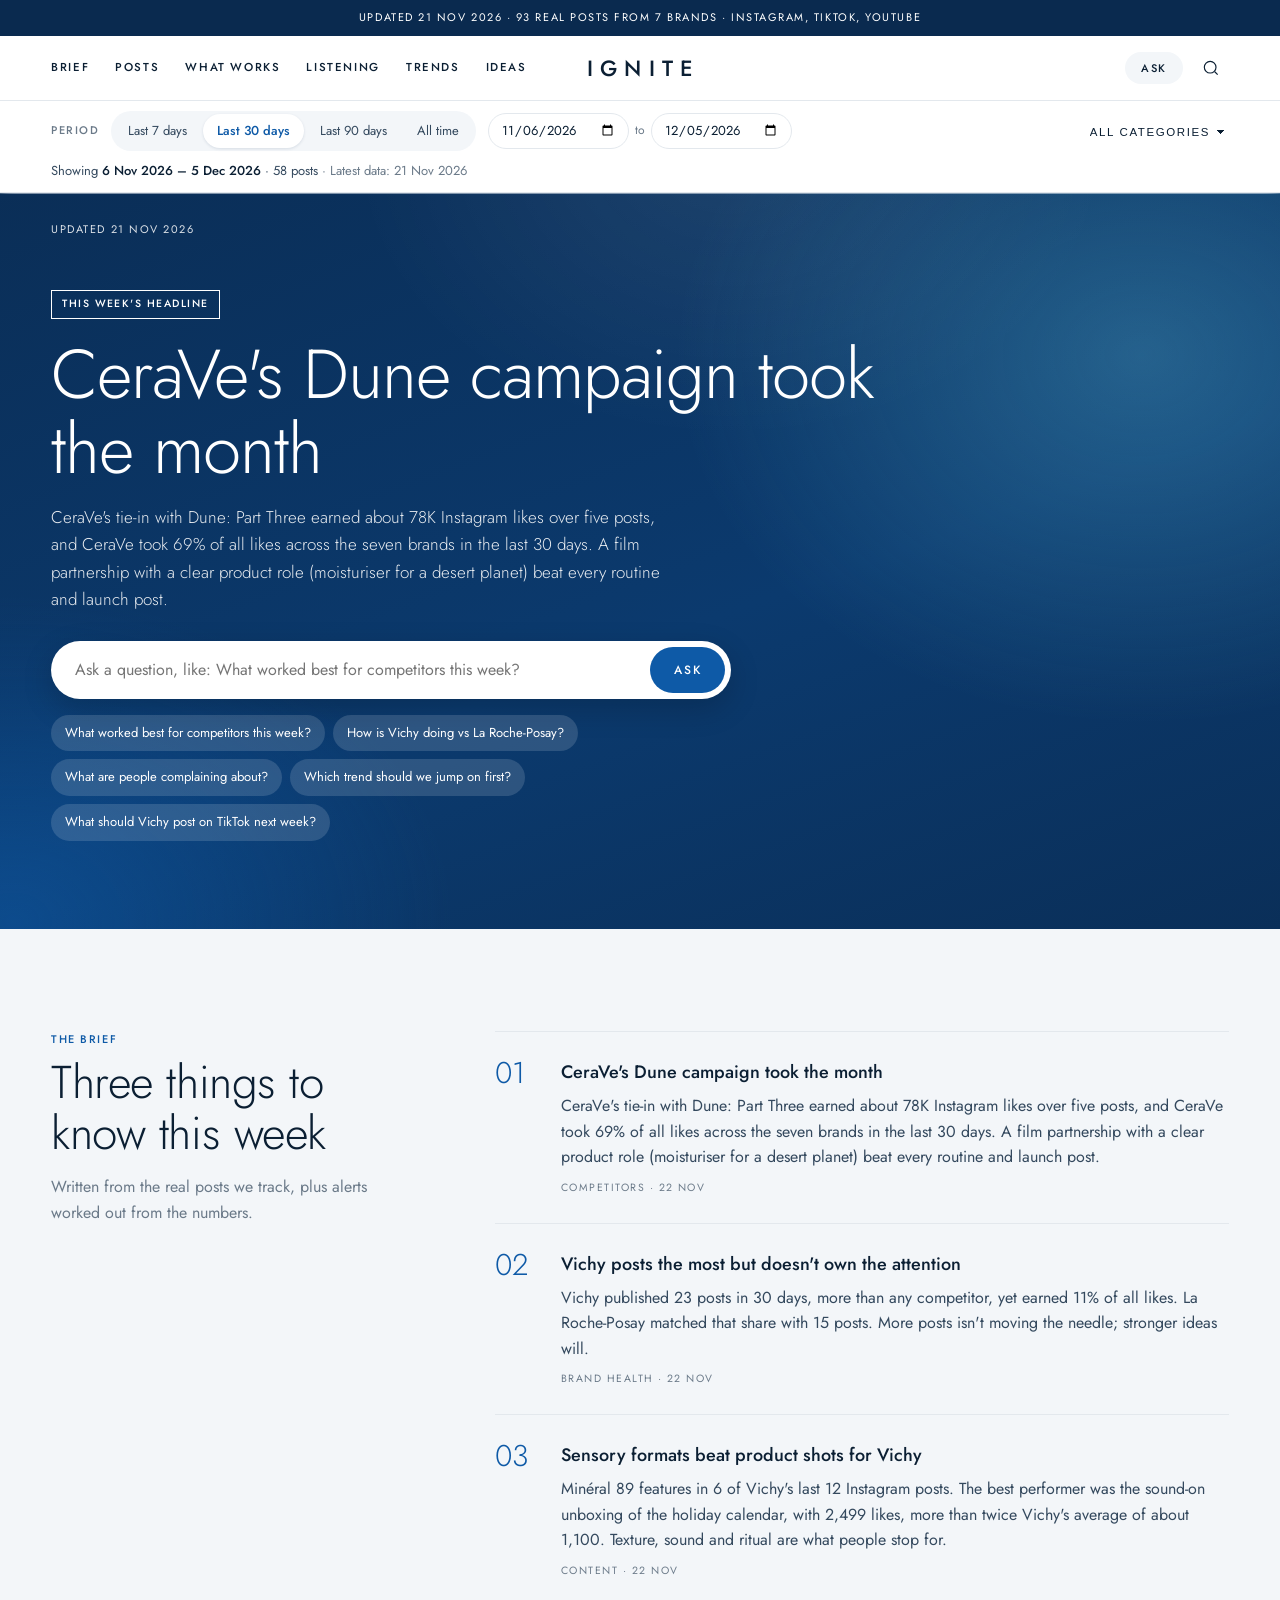
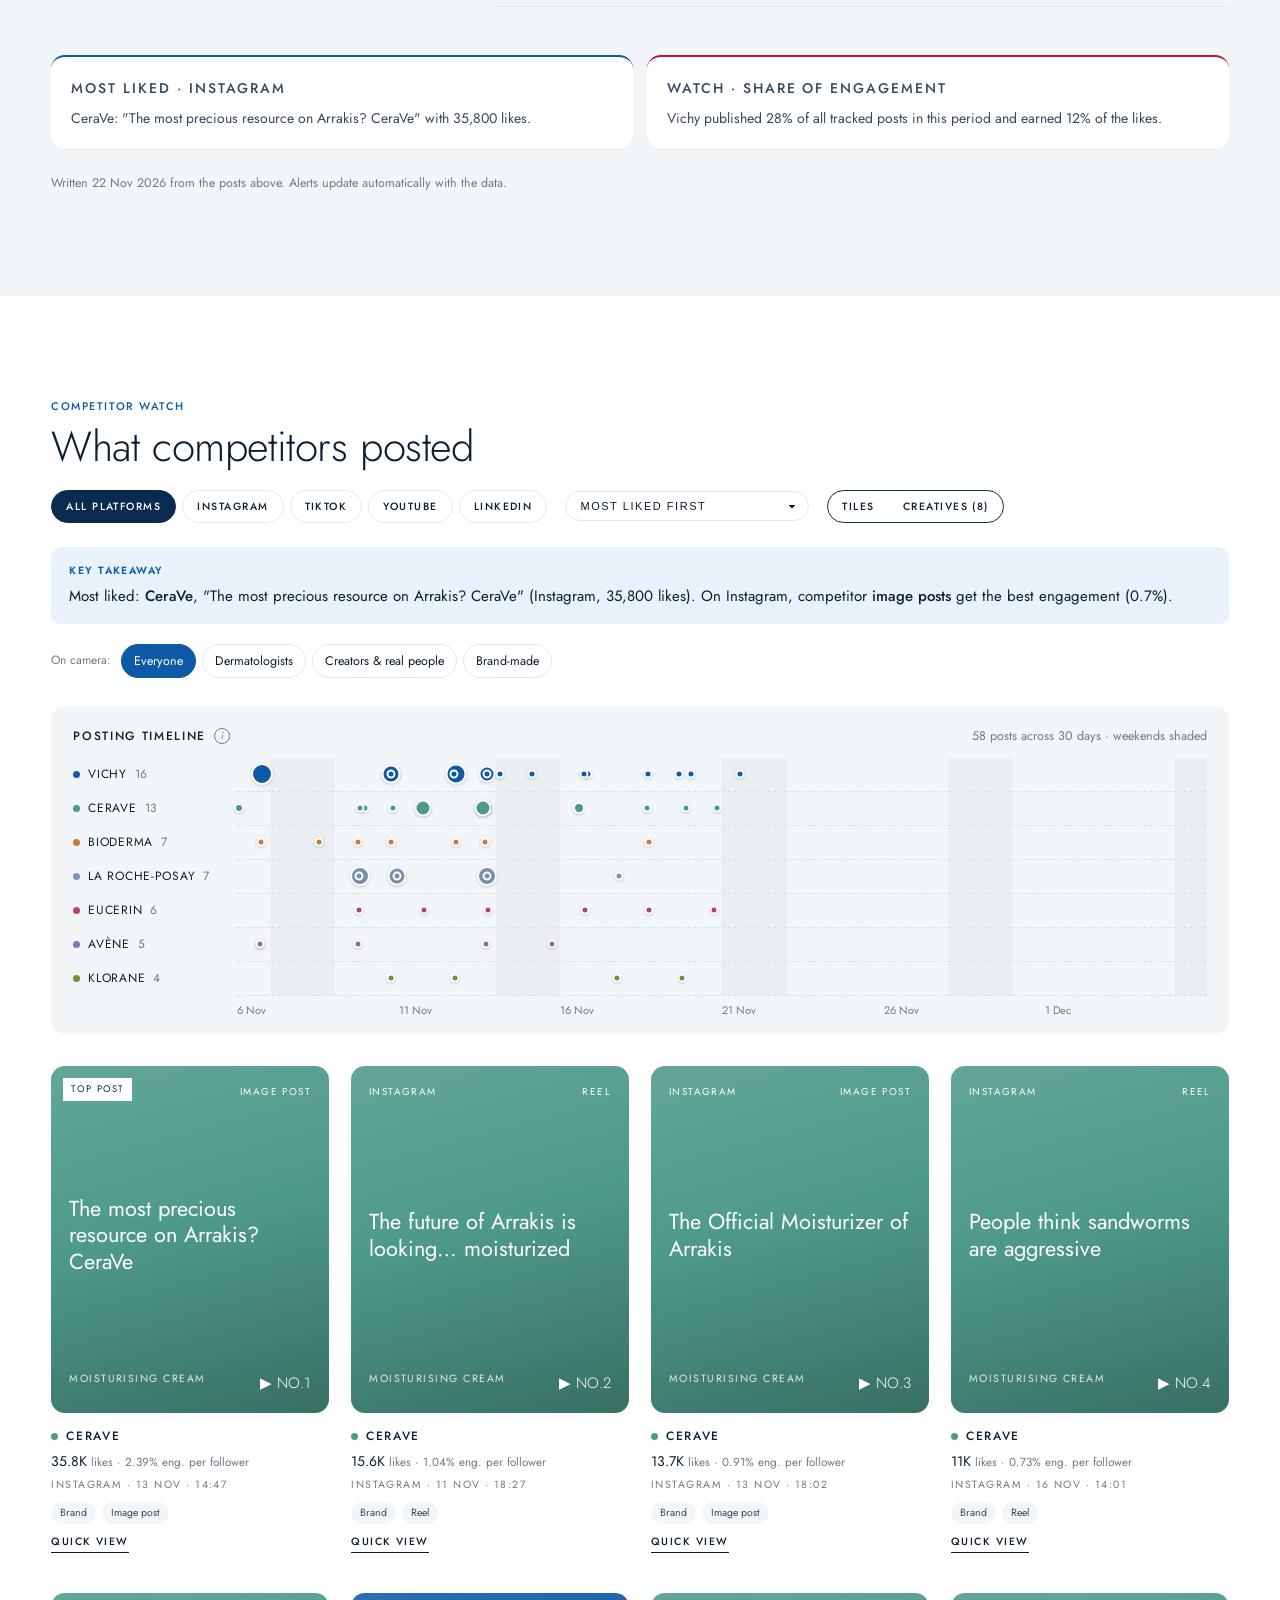
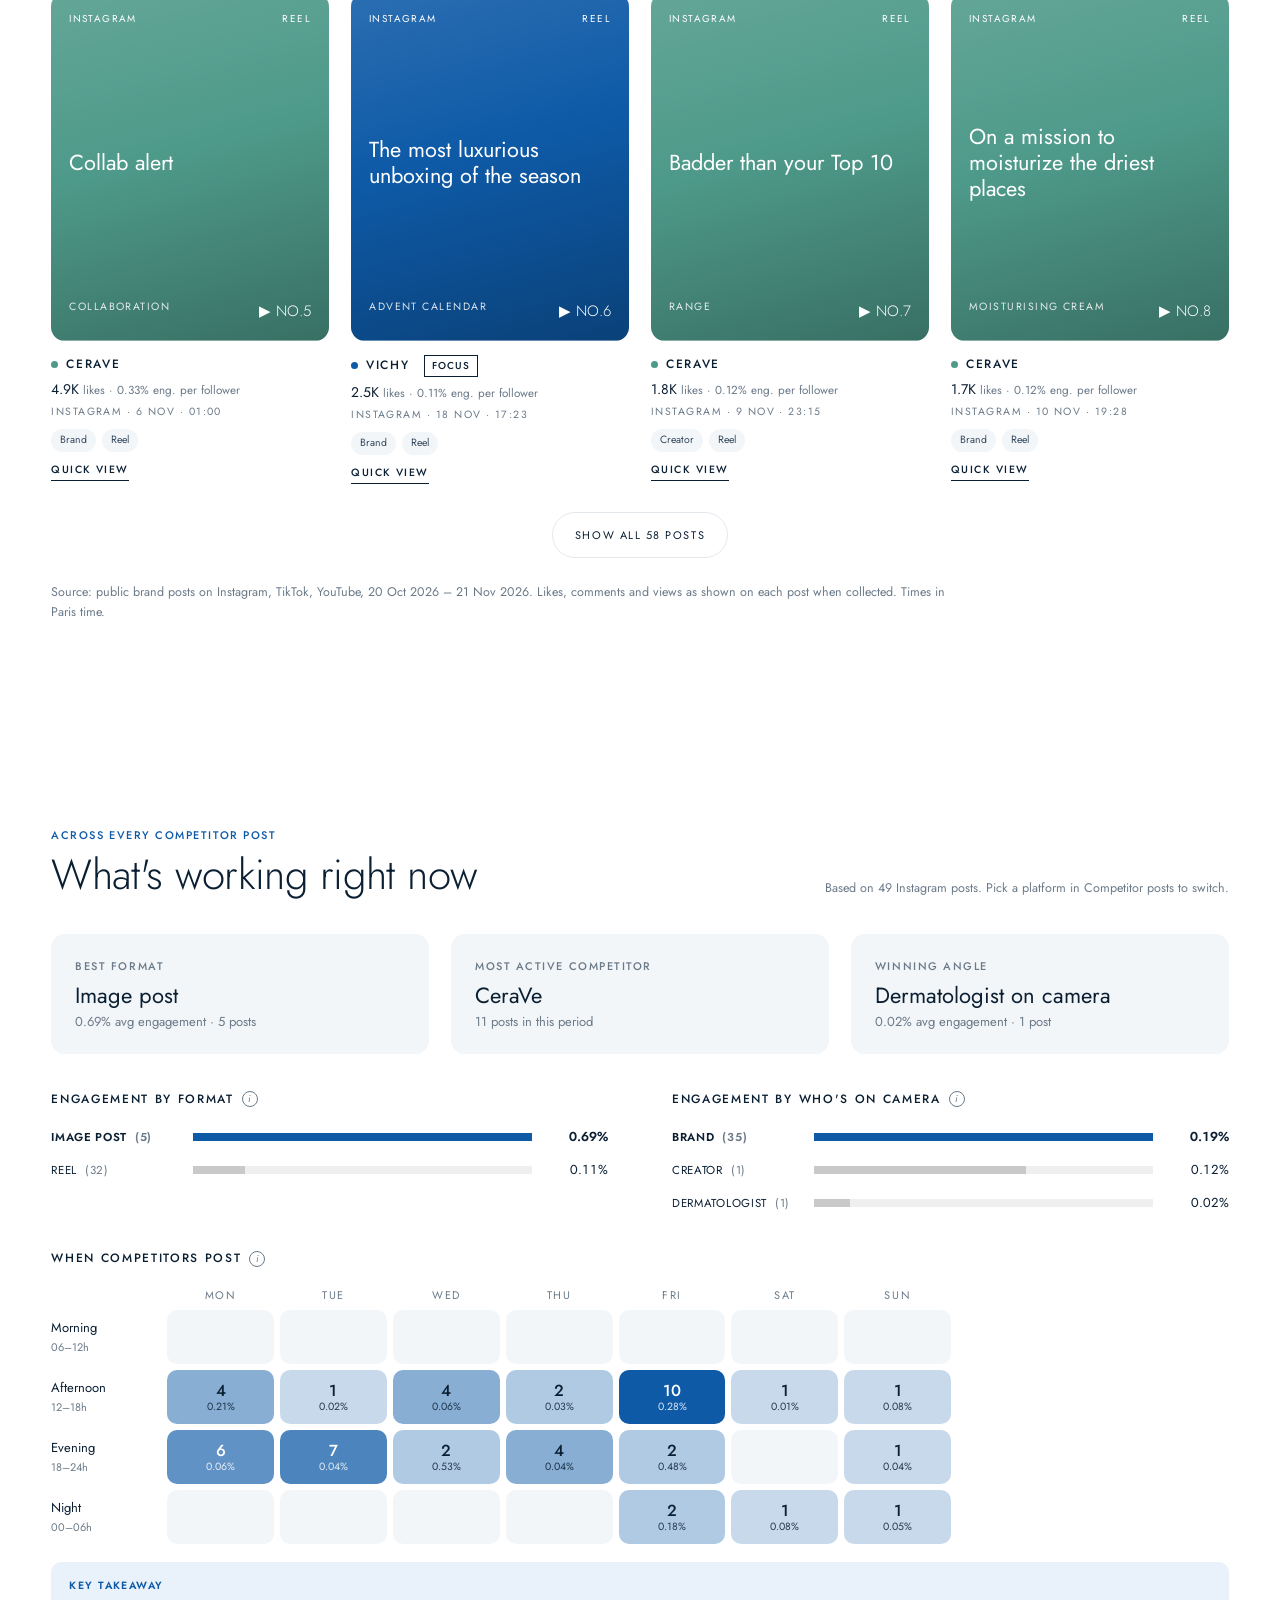
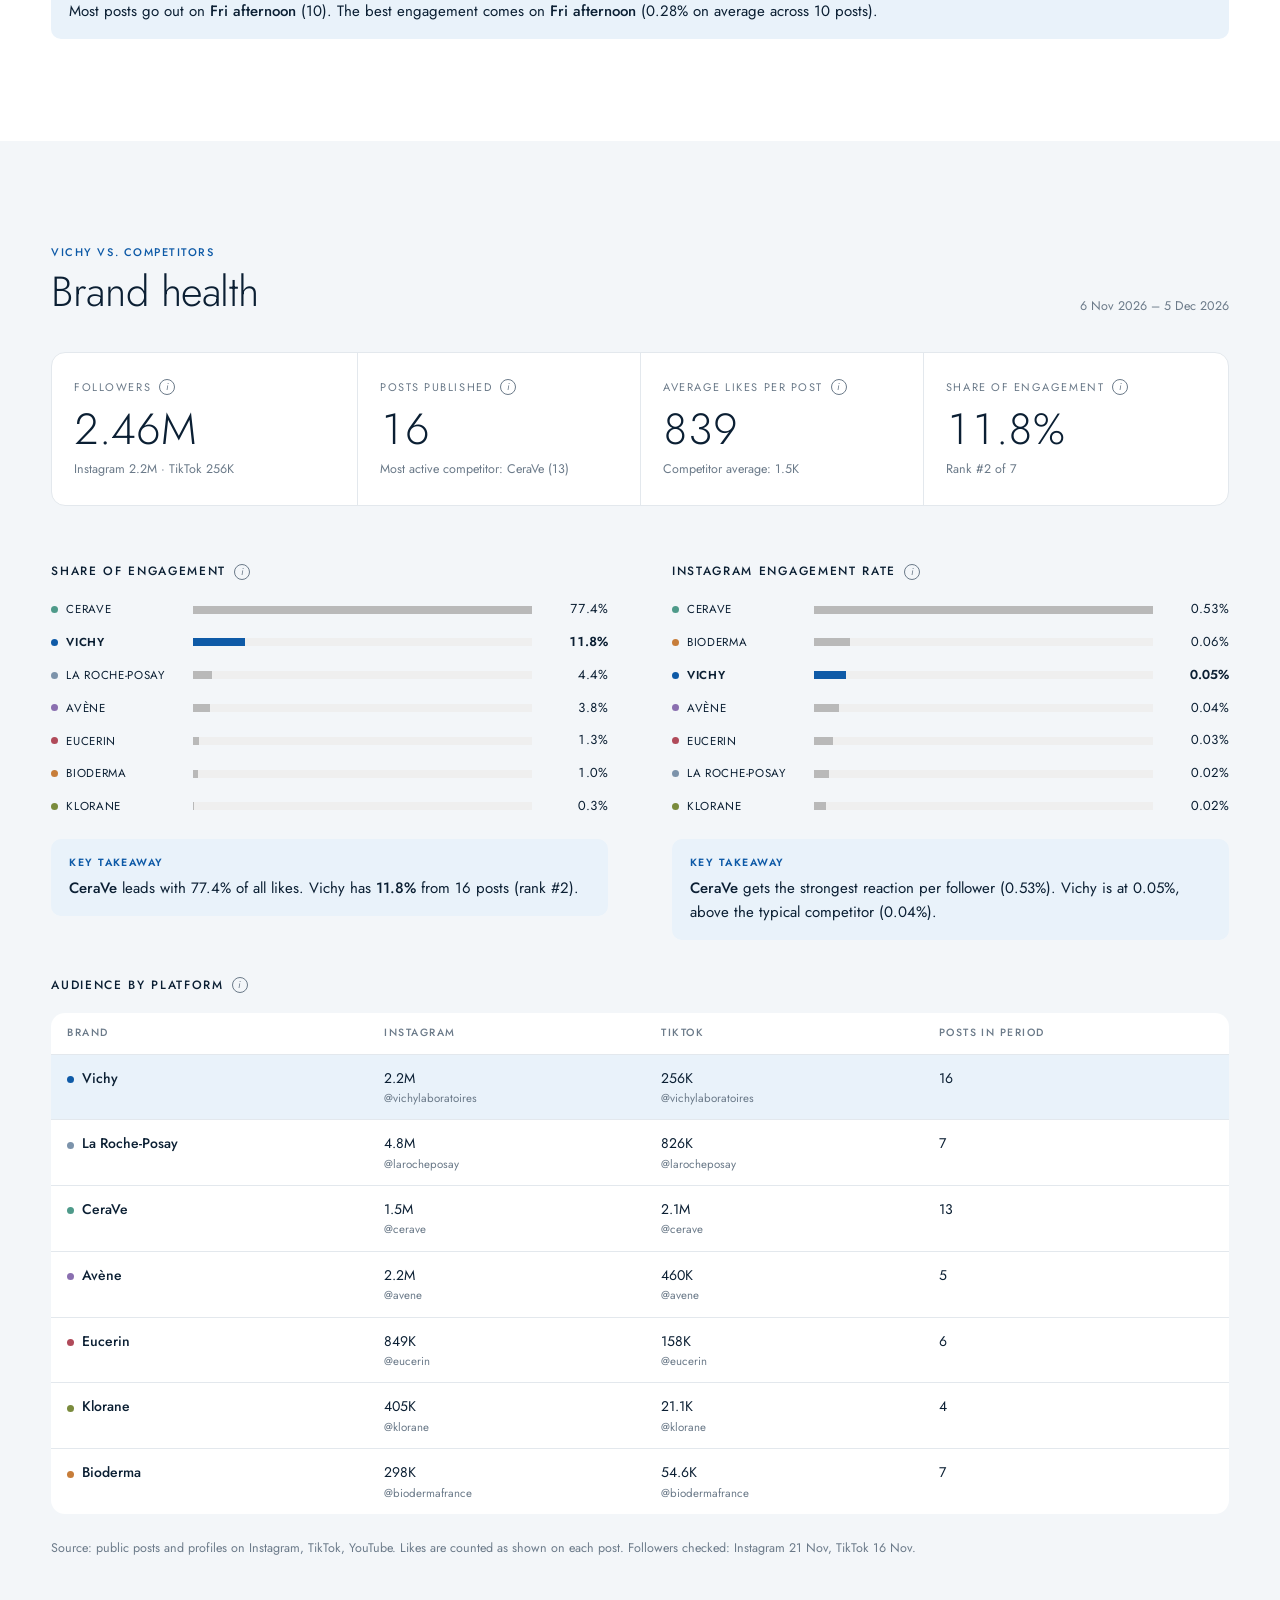
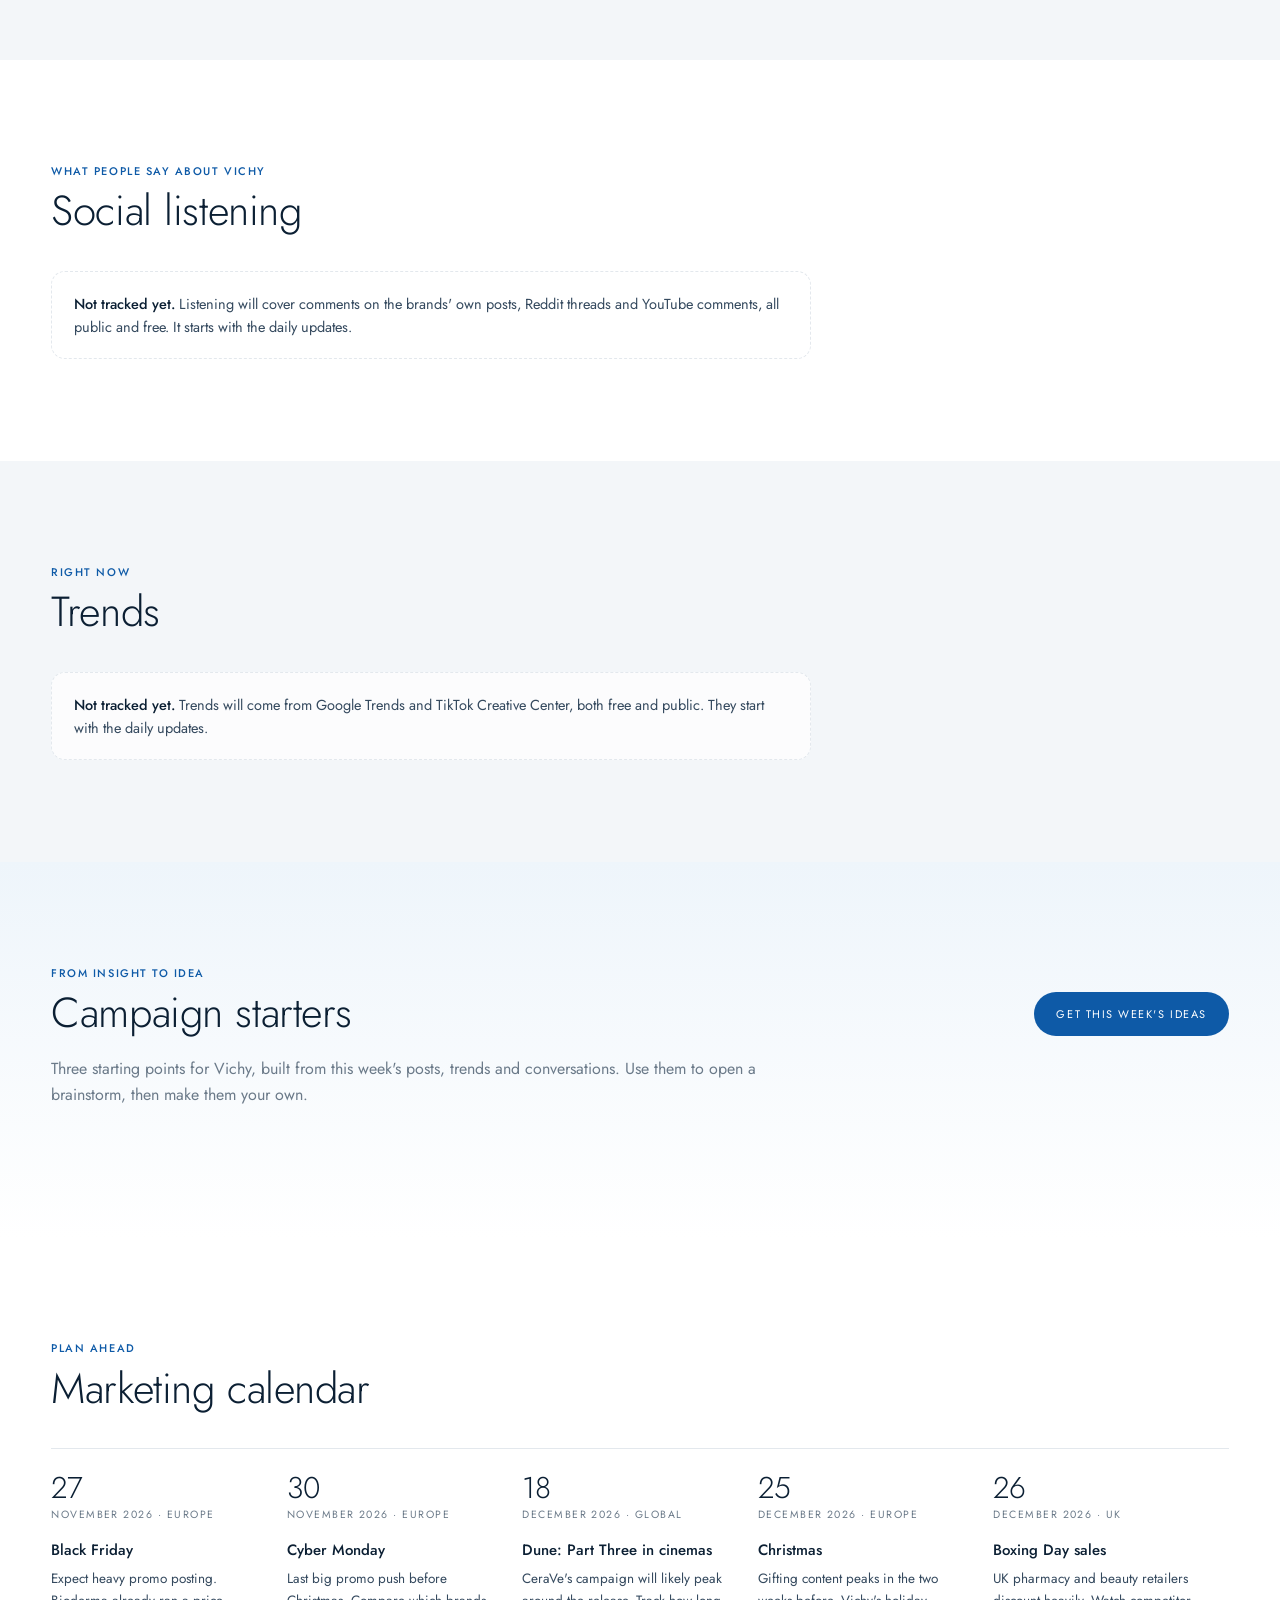
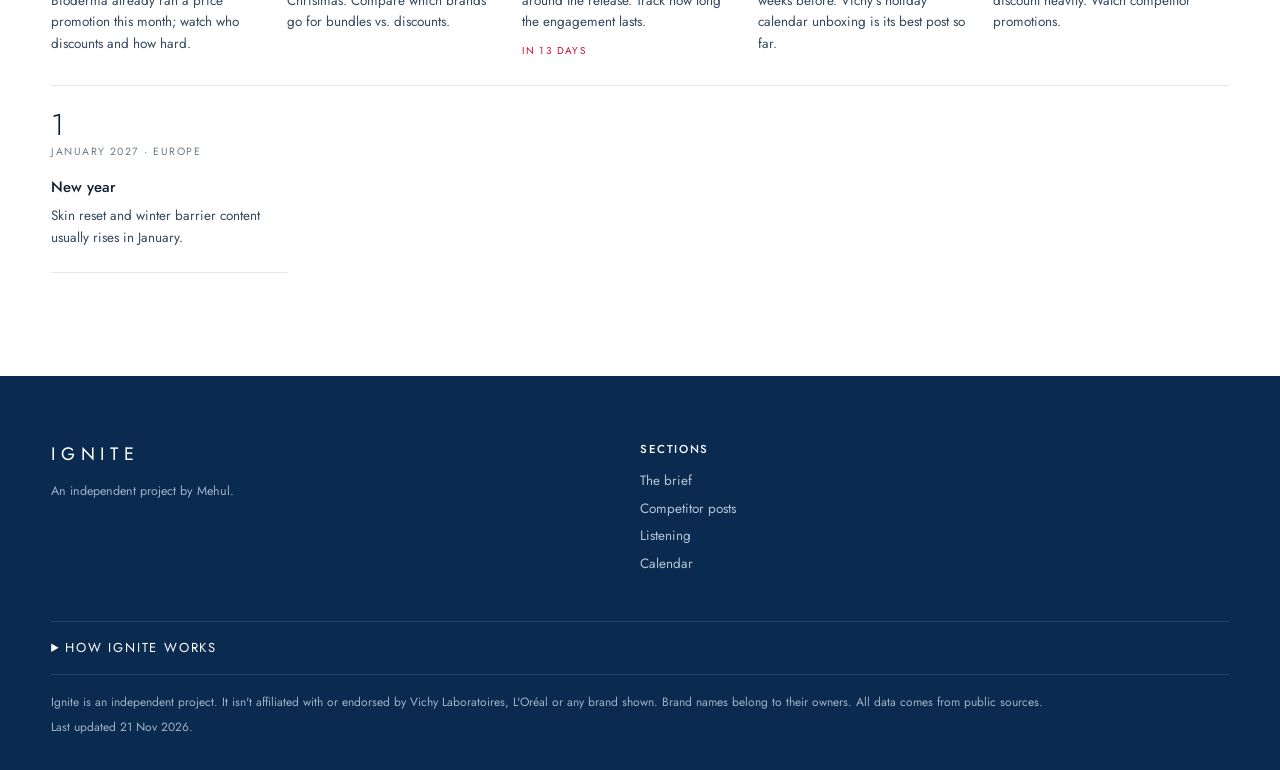
==== commit 4bb27448: "Real data only" ====
--- a/index.html
+++ b/index.html
@@ -58,10 +58,6 @@
       </div>
       <div class="filterbar__right">
         <label class="select">
-          <span class="visually-hidden">Market</span>
-          <select id="marketSelect" aria-label="Market"></select>
-        </label>
-        <label class="select">
           <span class="visually-hidden">Category</span>
           <select id="categorySelect" aria-label="Category">
             <option value="All">All categories</option>
@@ -105,11 +101,12 @@
         <div class="brief__intro">
           <p class="eyebrow">The brief</p>
           <h2 class="serif-title">Three things to know this week</h2>
-          <p class="muted">Written every week, plus alerts when the numbers move.</p>
+          <p class="muted">Written from the real posts we track, plus alerts worked out from the numbers.</p>
         </div>
         <ol class="brief__list" id="insightList"></ol>
       </div>
       <div class="flags" id="flagList"></div>
+      <p class="source" id="briefSource"></p>
     </section>
 
 
@@ -137,6 +134,7 @@
       <p class="creative-note" id="creativeNote" hidden></p>
       <div class="grid grid--posts" id="postGrid"></div>
       <div class="grid-more"><button class="btn btn--ghost" id="showAllBtn" type="button" hidden></button></div>
+      <p class="source" id="postsSource"></p>
       <p class="sowhat" id="postsSowhat"></p>
     </section>
 
@@ -173,7 +171,7 @@
     <section class="section section--soft" id="health">
       <div class="section__head">
         <div>
-          <p class="eyebrow">Vichy · All markets</p>
+          <p class="eyebrow">Vichy vs. competitors</p>
           <h2 class="section__title">Brand health</h2>
         </div>
         <span class="muted small" id="healthPeriod"></span>
@@ -181,16 +179,21 @@
       <div class="kpis" id="kpiRow"></div>
       <div class="two-col">
         <div>
-          <h3 class="block-title">Share of voice <button class="info" data-tip="Each brand's share of all mentions this week. The higher it is, the more people are talking about them.">i</button></h3>
+          <h3 class="block-title">Share of engagement <button class="info" data-tip="Each brand's share of all likes on the tracked brands' posts in the selected period (Instagram, TikTok and YouTube). It shows who is winning attention with their own content.">i</button></h3>
           <div id="sovChart" class="bars"></div>
           <p class="sowhat" id="sovSowhat"></p>
         </div>
         <div>
-          <h3 class="block-title">Engagement rate vs competitors <button class="info" data-tip="Videos: likes and comments divided by views. Photos: divided by followers. Averaged across the week.">i</button></h3>
+          <h3 class="block-title">Instagram engagement rate <button class="info" data-tip="Average likes per Instagram post divided by the account's followers. It shows how much of each audience actually reacts, so big and small accounts can be compared fairly.">i</button></h3>
           <div id="erChart" class="bars"></div>
           <p class="sowhat" id="erSowhat"></p>
         </div>
       </div>
+      <div class="mt">
+        <h3 class="block-title">Audience by platform <button class="info" data-tip="Followers on each brand's main account, as shown on the public profile on the date checked.">i</button></h3>
+        <div id="audienceTable"></div>
+      </div>
+      <p class="source" id="healthSource"></p>
     </section>
 
 
@@ -203,7 +206,10 @@
         </div>
         <div class="tabs" id="sentimentTabs" role="tablist"></div>
       </div>
-      <div class="listening">
+      <div class="notice" id="listeningNotice" hidden>
+        <p><strong>Not tracked yet.</strong> Listening will cover comments on the brands' own posts, Reddit threads and YouTube comments, all public and free. It starts with the daily updates.</p>
+      </div>
+      <div class="listening" id="listeningBody">
         <div class="listening__side">
           <h3 class="block-title">Sentiment by platform</h3>
           <div id="sentimentChart"></div>
@@ -224,7 +230,10 @@
           <h2 class="section__title">Trends</h2>
         </div>
       </div>
-      <div class="two-col">
+      <div class="notice" id="trendsNotice" hidden>
+        <p><strong>Not tracked yet.</strong> Trends will come from Google Trends and TikTok Creative Center, both free and public. They start with the daily updates.</p>
+      </div>
+      <div class="two-col" id="trendsBody">
         <div>
           <h3 class="block-title">Rising search keywords <button class="info" data-tip="Google Trends interest (0 to 100) and how much it moved since the last period. These scores compare interest. They aren't search volumes.">i</button></h3>
           <div id="keywordList" class="rank-list"></div>
@@ -276,15 +285,11 @@
         <p class="footer__head">Sections</p>
         <a href="#brief">The brief</a><a href="#posts">Competitor posts</a><a href="#listening">Listening</a><a href="#calendar">Calendar</a>
       </div>
-      <div>
-        <p class="footer__head">Market</p>
-        <div class="footer__markets" id="footerMarkets"></div>
-      </div>
     </div>
     <details class="footer__how" id="method">
       <summary>How Ignite works</summary>
-      <p>Ignite follows what Vichy's competitors post and what people say about Vichy, using public sources only: Google Trends, TikTok Creative Center, public Instagram, TikTok, YouTube and LinkedIn posts, Reddit and product reviews. Comments are summarised in our own words, and no personal data is kept.</p>
-      <p>Good to know: Google Trends scores compare interest and aren't search volumes. Reach and impressions aren't public, so engagement is based on likes, comments and views. For videos it's likes and comments divided by views; for photos, divided by followers. Sentiment is read from a sample of mentions, not every comment. Times are shown in Paris time.</p>
+      <p>Ignite tracks what Vichy and six competitors (La Roche-Posay, Avène, Bioderma, CeraVe, Eucerin, Klorane) publish on their public Instagram, TikTok and YouTube accounts. Every number comes from those public pages: likes, comments and views as shown on each post, and followers as shown on each profile. Nothing is estimated or made up. Sections that aren't tracked yet say so.</p>
+      <p>How to read it: Instagram engagement is likes divided by followers; TikTok and YouTube engagement is likes and comments divided by views. The two aren't compared directly. Share of engagement is each brand's share of all likes on the tracked posts. Times are Paris time. The tool is free and built only on public data.</p>
     </details>
     <p class="footer__legal">Ignite is an independent project. It isn't affiliated with or endorsed by Vichy Laboratoires, L'Oréal or any brand shown. Brand names belong to their owners. All data comes from public sources.</p>
     <p class="footer__legal" id="footerUpdated"></p>
@@ -336,7 +341,6 @@
   <div class="tooltip" id="tooltip" role="tooltip" hidden></div>
 
   <script src="js/config.js"></script>
-  <script src="js/sample-data.js"></script>
   <script src="js/data.js"></script>
   <script src="js/insights.js"></script>
   <script src="js/app.js"></script>
--- a/css/style.css
+++ b/css/style.css
@@ -658,3 +658,27 @@
   .filterbar__label { display: none; }
 }
 @media (max-width: 900px) { .filterbar { position: static; } html { scroll-padding-top: calc(var(--hh) + 12px); } }
+
+/* =====================================================================
+   REAL-DATA COMPONENTS: sources, notices, KPI sub-lines, audience table
+   ===================================================================== */
+.source { margin: 24px 0 0; font-size: 12.5px; color: var(--muted); max-width: 900px; order: 3; }
+.source:empty { display: none; }
+.notice { background: #fff; border: 1px dashed var(--line); border-radius: var(--r); padding: 20px 22px; max-width: 760px; }
+.section--soft .notice { background: rgba(255,255,255,.7); }
+.notice p { margin: 0; color: var(--ink-2); font-size: 14.5px; }
+.notice strong { color: var(--ink); font-weight: 500; }
+.kpi__sub { font-size: 12.5px; color: var(--muted); margin-top: 6px; line-height: 1.5; }
+.kpi__sub .delta { font-size: 12px; }
+.atable { width: 100%; border-collapse: collapse; font-size: 14px; background: #fff; border-radius: var(--r); overflow: hidden; }
+.atable th { text-align: left; font-size: 10.5px; letter-spacing: var(--track); text-transform: uppercase; color: var(--muted); font-weight: 500; padding: 12px 16px; border-bottom: 1px solid var(--line); }
+.atable td { padding: 12px 16px; border-bottom: 1px solid var(--line); vertical-align: top; }
+.atable tr:last-child td { border-bottom: 0; }
+.atable td:first-child { font-weight: 500; white-space: nowrap; }
+.atable td:first-child .dot { margin-right: 8px; vertical-align: middle; }
+.atable td small { display: block; font-size: 11.5px; color: var(--muted); }
+.atable a { color: var(--ink); }
+.atable a:hover { color: var(--accent); }
+.atable tr.is-focus td { background: var(--accent-soft); }
+@media (max-width: 700px) { .atable { font-size: 12.5px; } .atable th, .atable td { padding: 10px 8px; } }
+#audienceTable { overflow-x: auto; } .atable { min-width: 520px; }
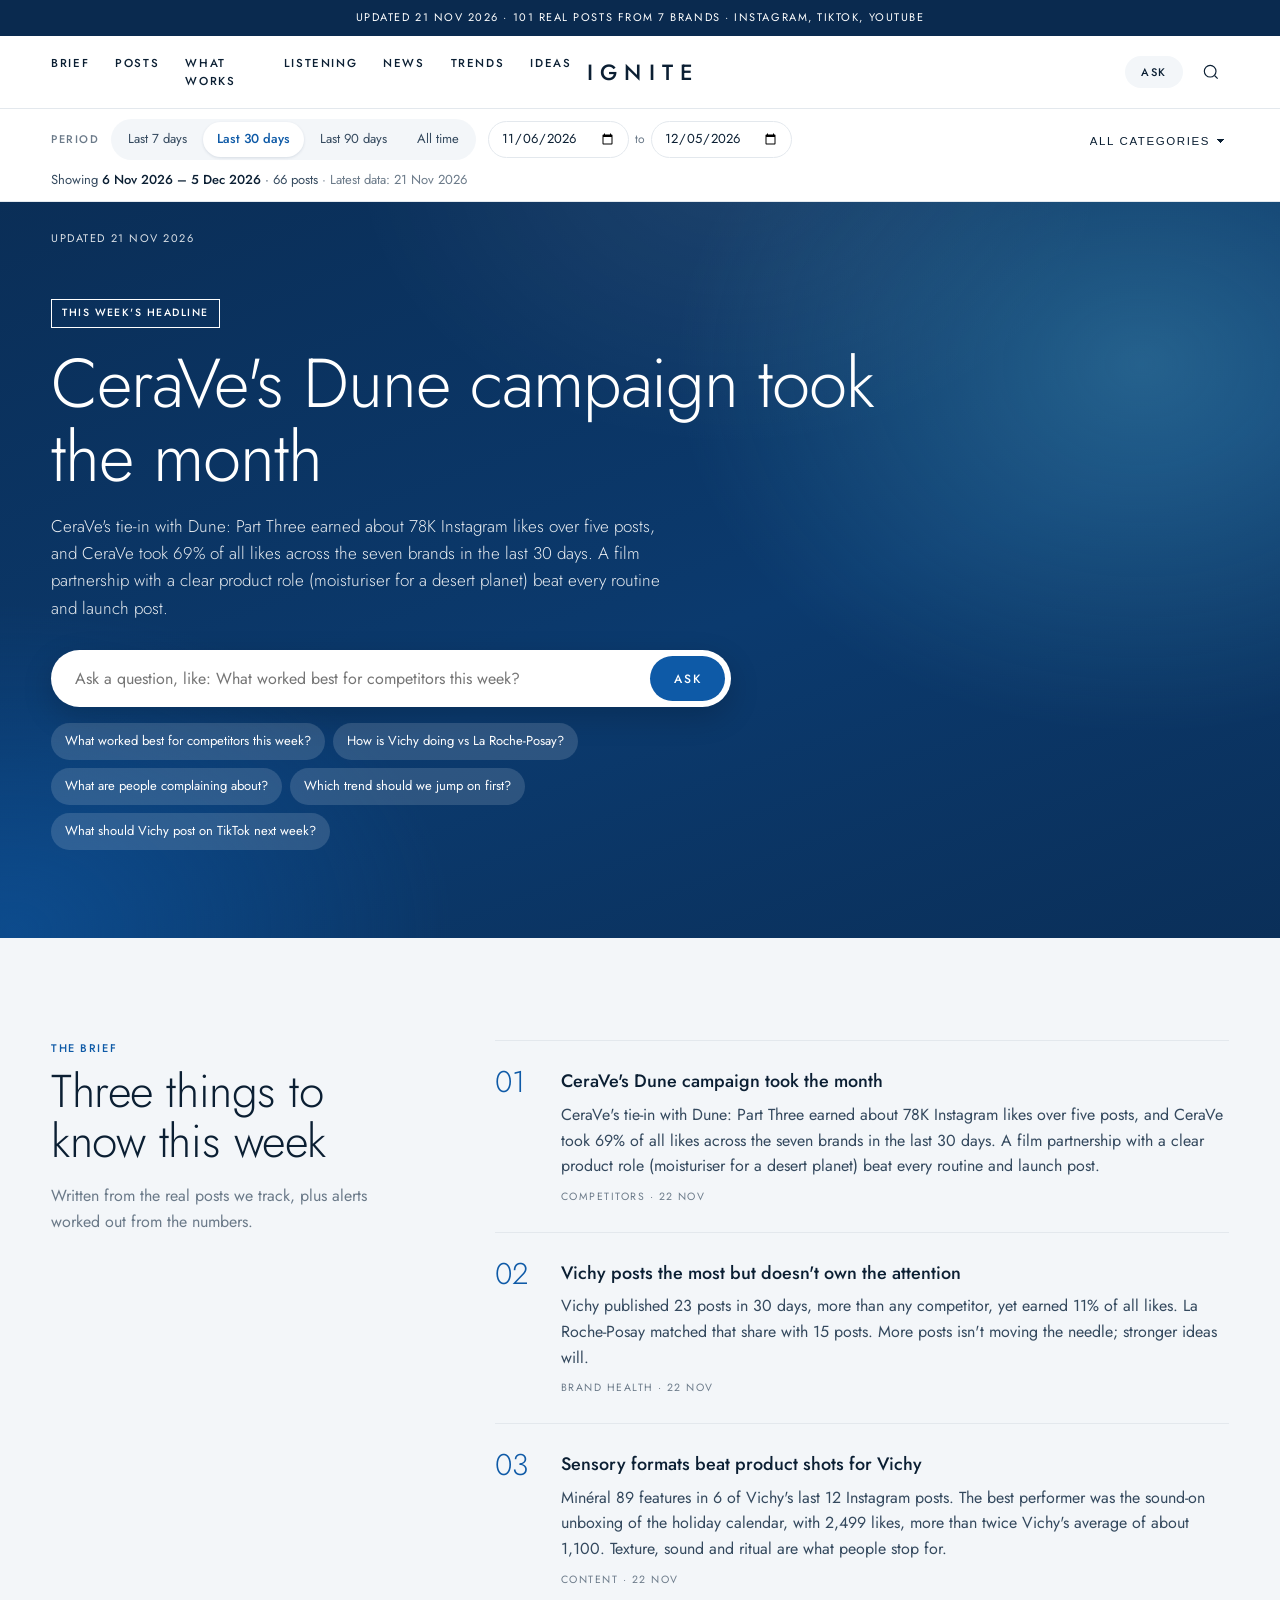
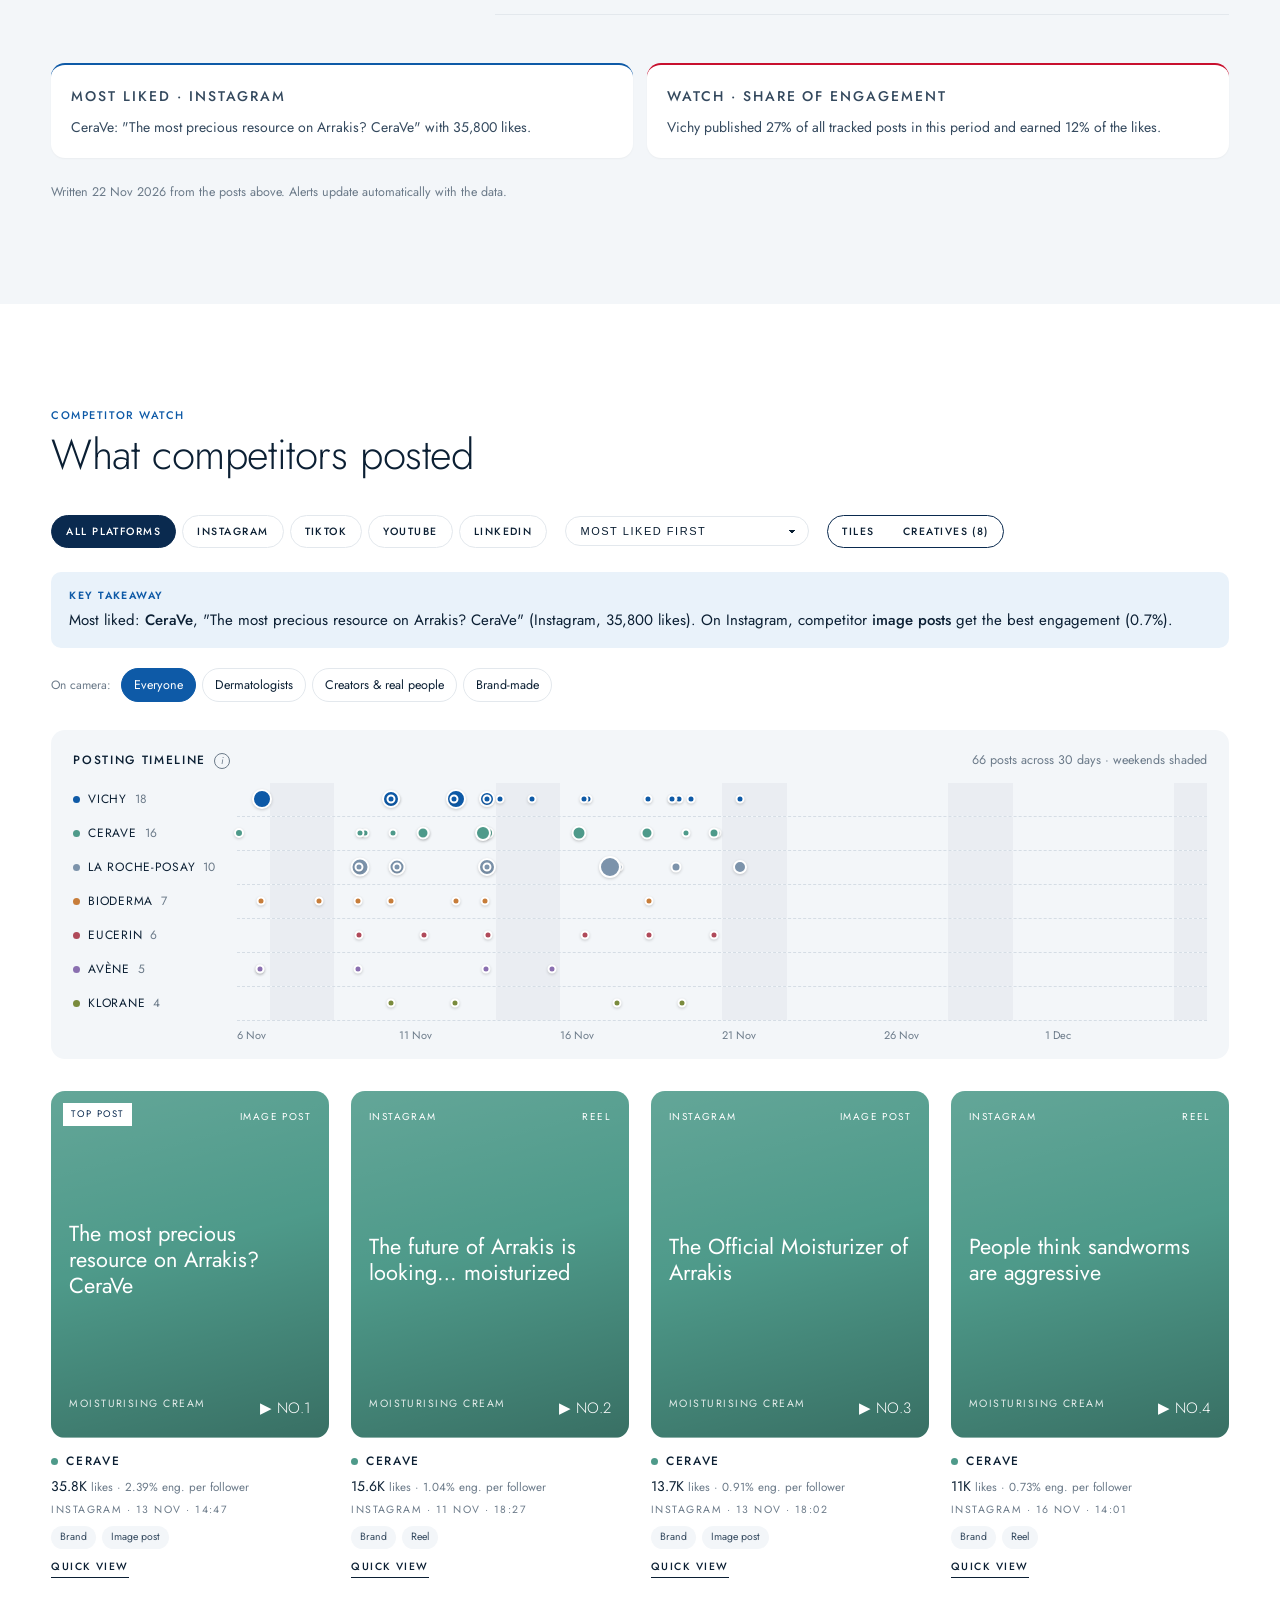
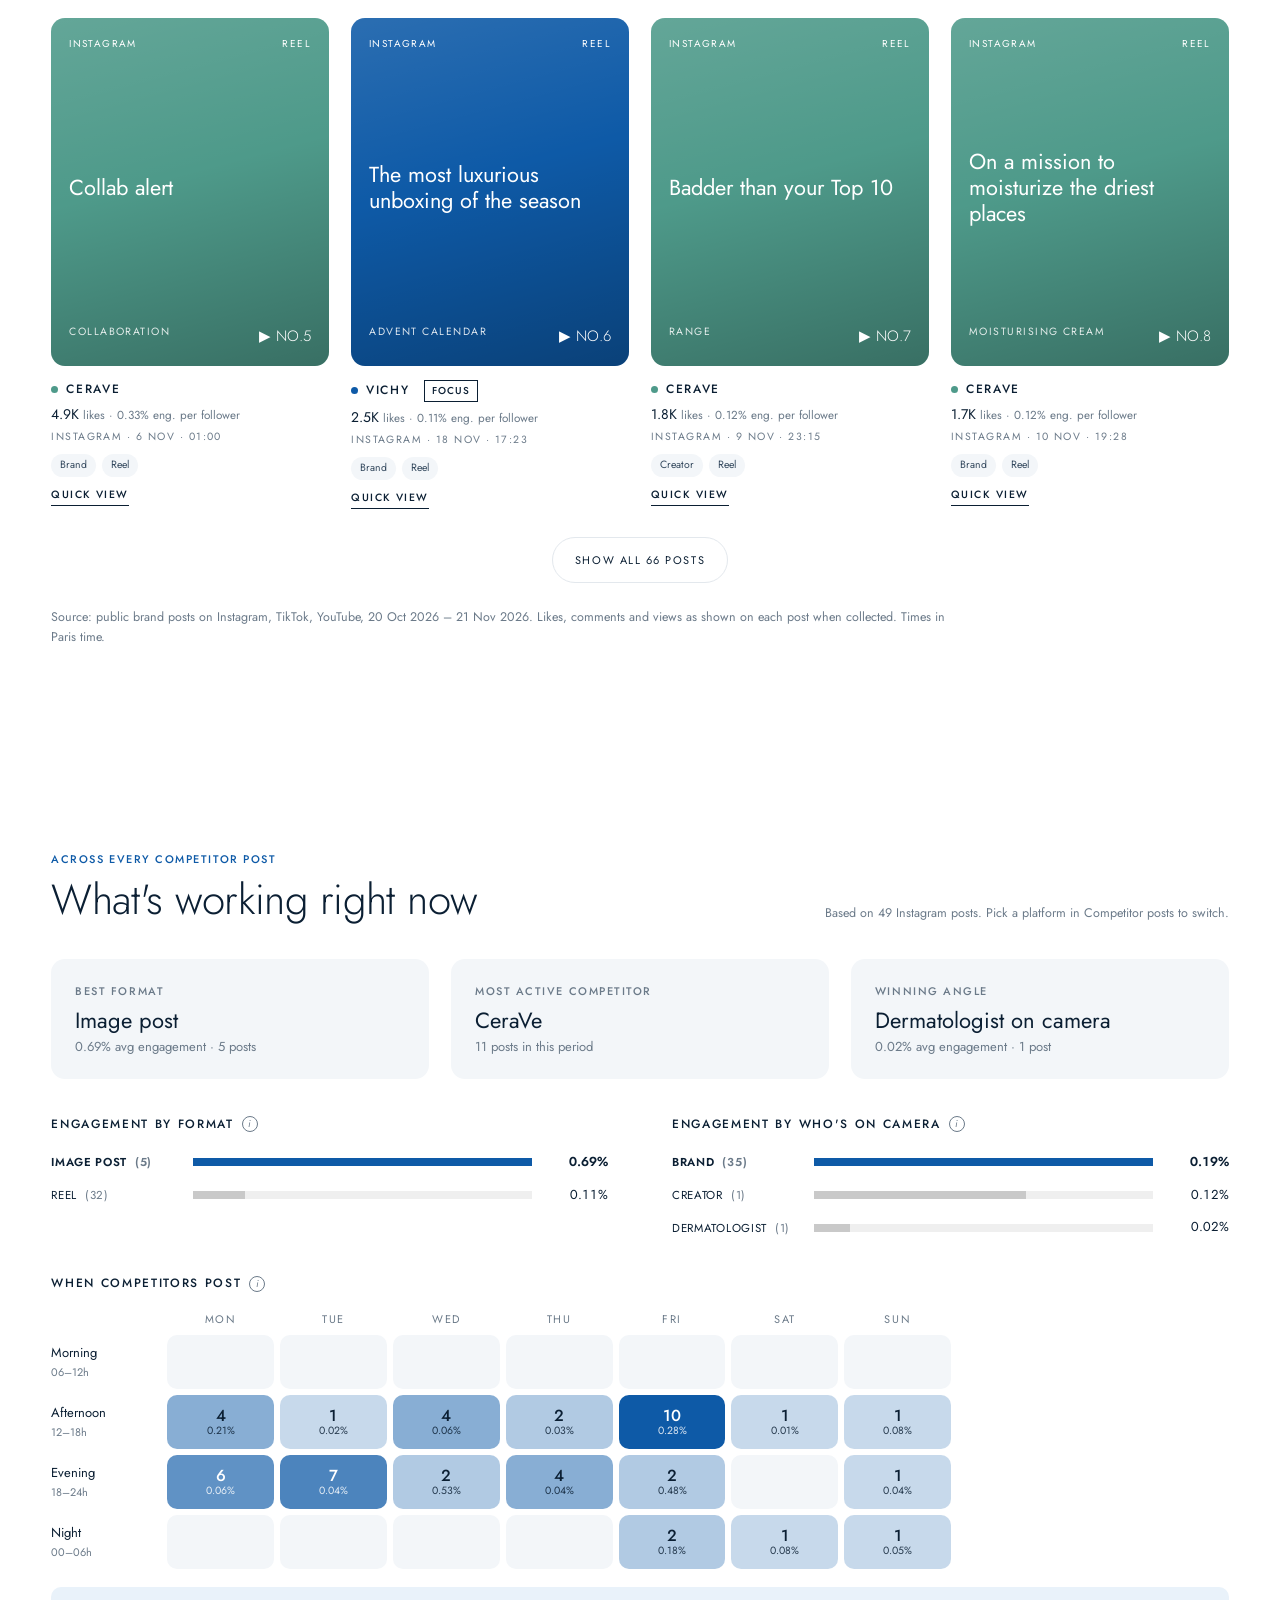
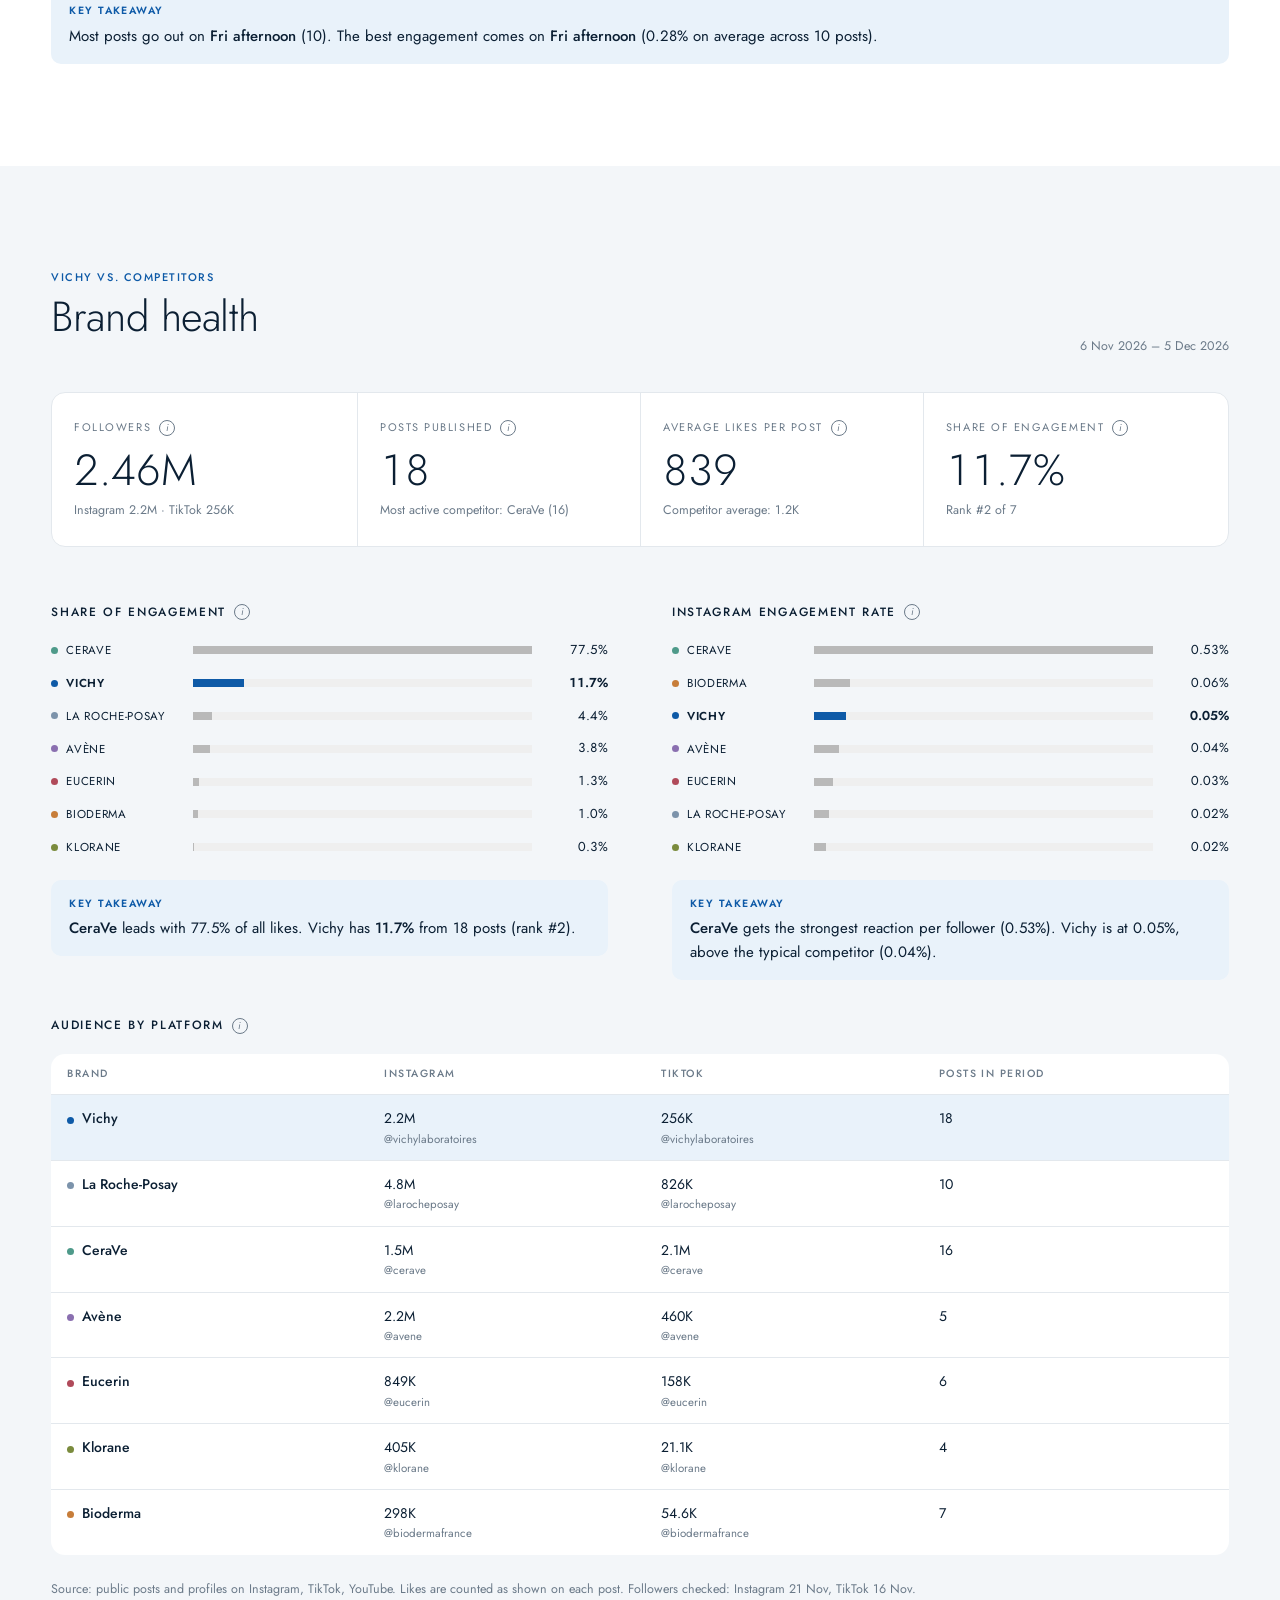
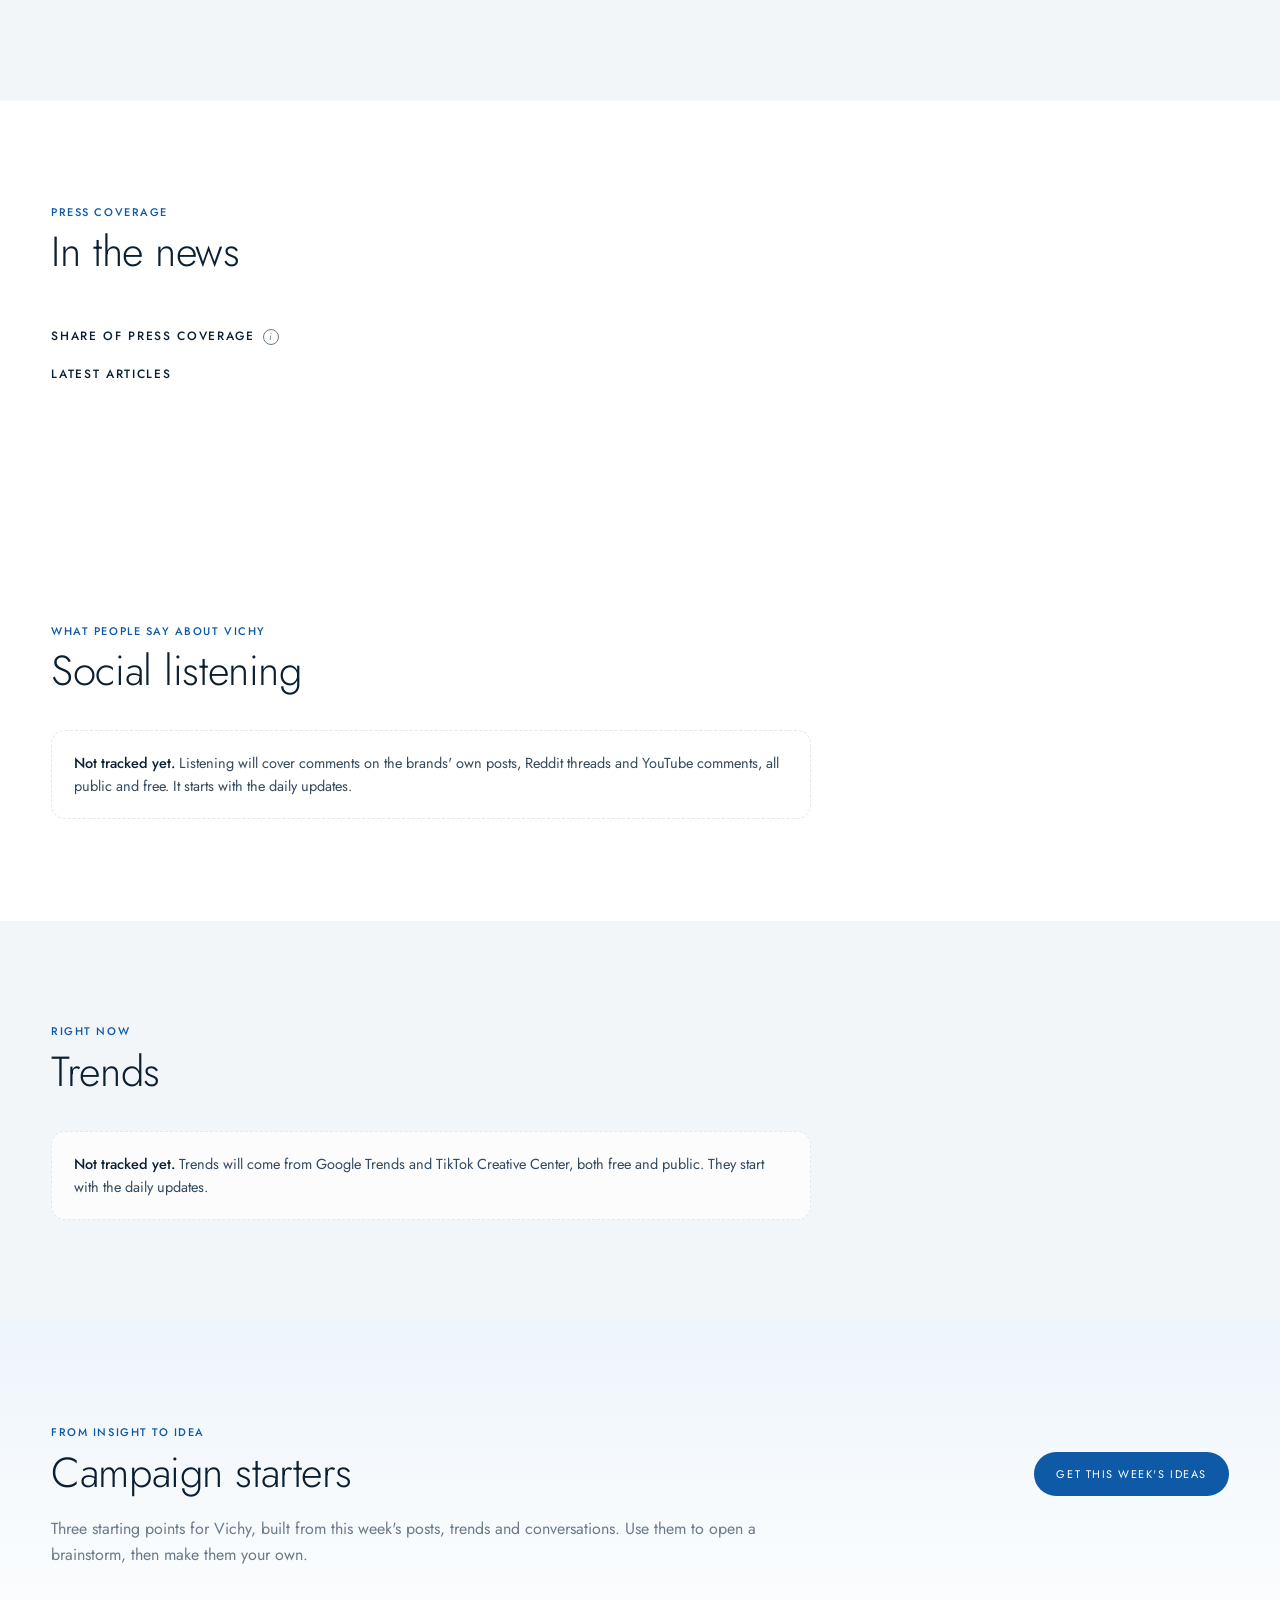
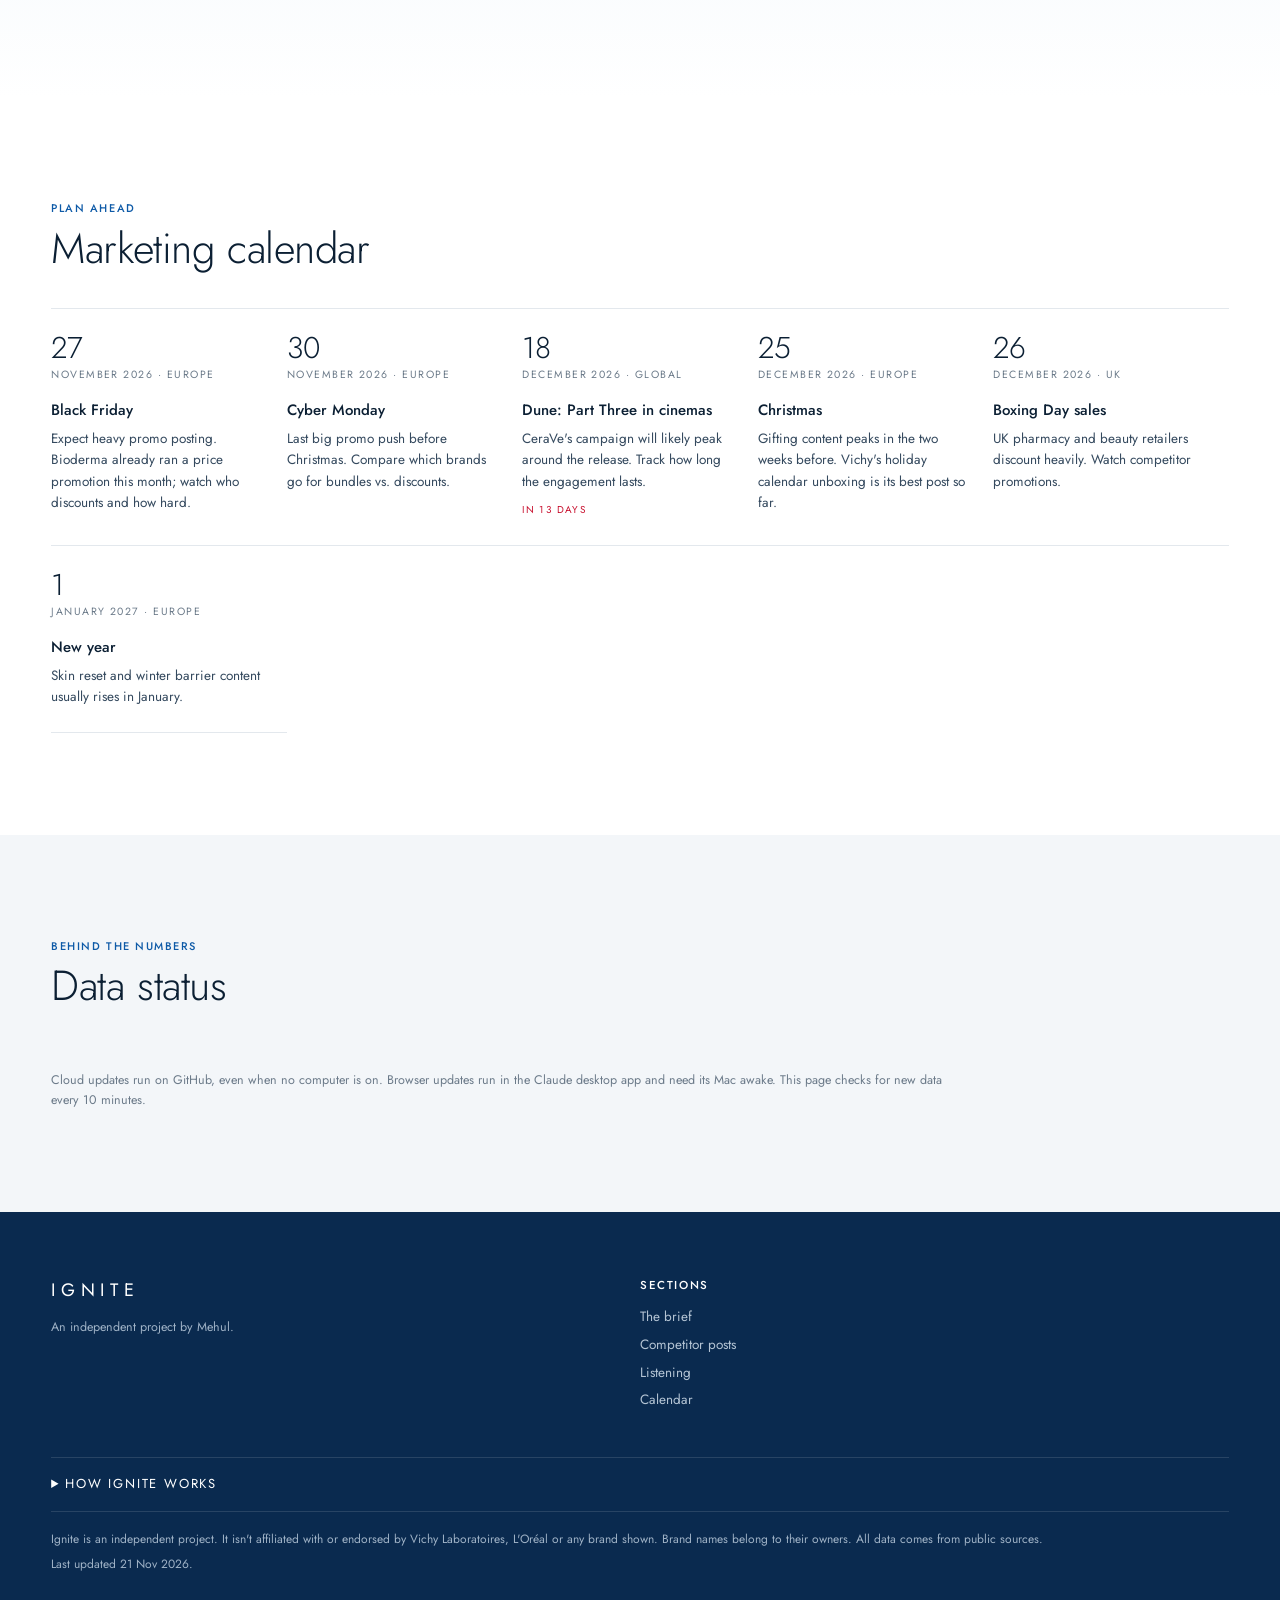
==== commit e815a3b5: "Add files via upload" ====
--- a/index.html
+++ b/index.html
@@ -29,6 +29,7 @@
         <a href="#posts">Posts</a>
         <a href="#working">What works</a>
         <a href="#listening">Listening</a>
+        <a href="#news">News</a>
         <a href="#trends">Trends</a>
         <a href="#ideas" class="claude-only">Ideas</a>
       </nav>
@@ -73,7 +74,7 @@
   <!-- Mobile menu -->
   <div class="mobile-menu" id="mobileMenu" hidden>
     <a href="#brief">The brief</a><a href="#posts">Competitor posts</a><a href="#working">What's working</a><a href="#health">Brand health</a>
-    <a href="#listening">Listening</a><a href="#trends">Trends</a><a href="#ideas" class="claude-only">Campaign ideas</a><a href="#calendar">Calendar</a>
+    <a href="#news">In the news</a><a href="#listening">Listening</a><a href="#trends">Trends</a><a href="#ideas" class="claude-only">Campaign ideas</a><a href="#calendar">Calendar</a><a href="#status">Data status</a>
   </div>
 
   <main>
@@ -116,6 +117,7 @@
         <div>
           <p class="eyebrow">Competitor watch</p>
           <h2 class="section__title">What competitors posted</h2>
+          <p class="fresh" id="postsFresh"></p>
         </div>
         <div class="posts-controls">
           <div class="tabs" id="platformTabs" role="tablist"></div>
@@ -173,6 +175,7 @@
         <div>
           <p class="eyebrow">Vichy vs. competitors</p>
           <h2 class="section__title">Brand health</h2>
+          <p class="fresh" id="healthFresh"></p>
         </div>
         <span class="muted small" id="healthPeriod"></span>
       </div>
@@ -194,6 +197,36 @@
         <div id="audienceTable"></div>
       </div>
       <p class="source" id="healthSource"></p>
+    </section>
+
+
+    <!-- In the news -->
+    <section class="section" id="news">
+      <div class="section__head">
+        <div>
+          <p class="eyebrow">Press coverage</p>
+          <h2 class="section__title">In the news</h2>
+          <p class="fresh" id="newsFresh"></p>
+        </div>
+      </div>
+      <p class="sowhat" id="newsSowhat"></p>
+      <div class="notice" id="newsNotice" hidden>
+        <p><strong>Not tracked yet.</strong> Press coverage comes from Google News in English and French, free and public. It updates every 2 hours once the news engine has run.</p>
+      </div>
+      <div class="news" id="newsBody">
+        <div>
+          <h3 class="block-title">Share of press coverage <button class="info" data-tip="Each brand's share of all news articles about the seven brands in the selected period, from Google News (English and French). A simple, free stand-in for share of voice in the press.">i</button></h3>
+          <div id="pressChart" class="bars"></div>
+        </div>
+        <div>
+          <div class="news__head">
+            <h3 class="block-title">Latest articles</h3>
+            <div class="chip-row chip-row--tight" id="newsChips"></div>
+          </div>
+          <div id="newsList" class="news__list"></div>
+        </div>
+      </div>
+      <p class="source" id="newsSource"></p>
     </section>
 
 
@@ -272,6 +305,17 @@
       <div class="timeline" id="timeline"></div>
     </section>
 
+    <!-- Data status -->
+    <section class="section section--soft" id="status">
+      <div class="section__head">
+        <div>
+          <p class="eyebrow">Behind the numbers</p>
+          <h2 class="section__title">Data status</h2>
+        </div>
+      </div>
+      <div id="statusTable"></div>
+      <p class="source">Cloud updates run on GitHub, even when no computer is on. Browser updates run in the Claude desktop app and need its Mac awake. This page checks for new data every 10 minutes.</p>
+    </section>
   </main>
 
   <!-- Footer -->
